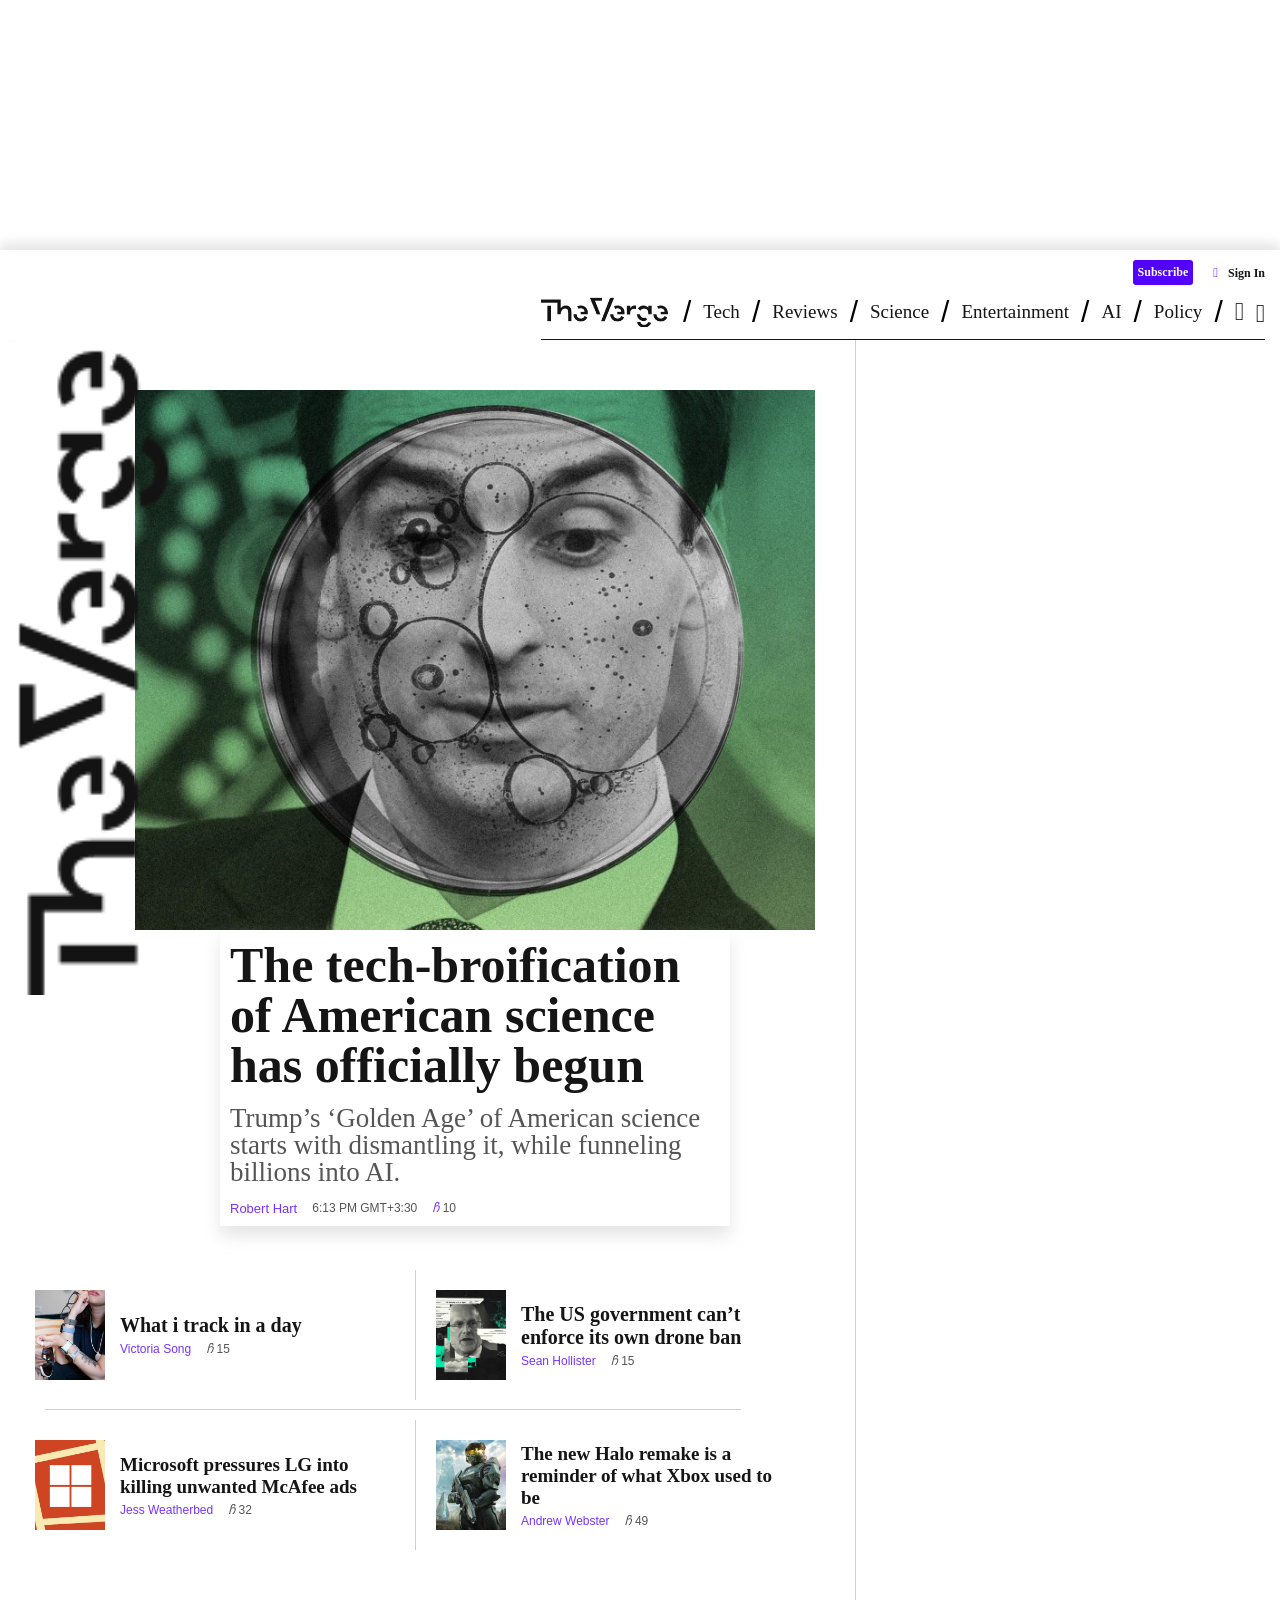
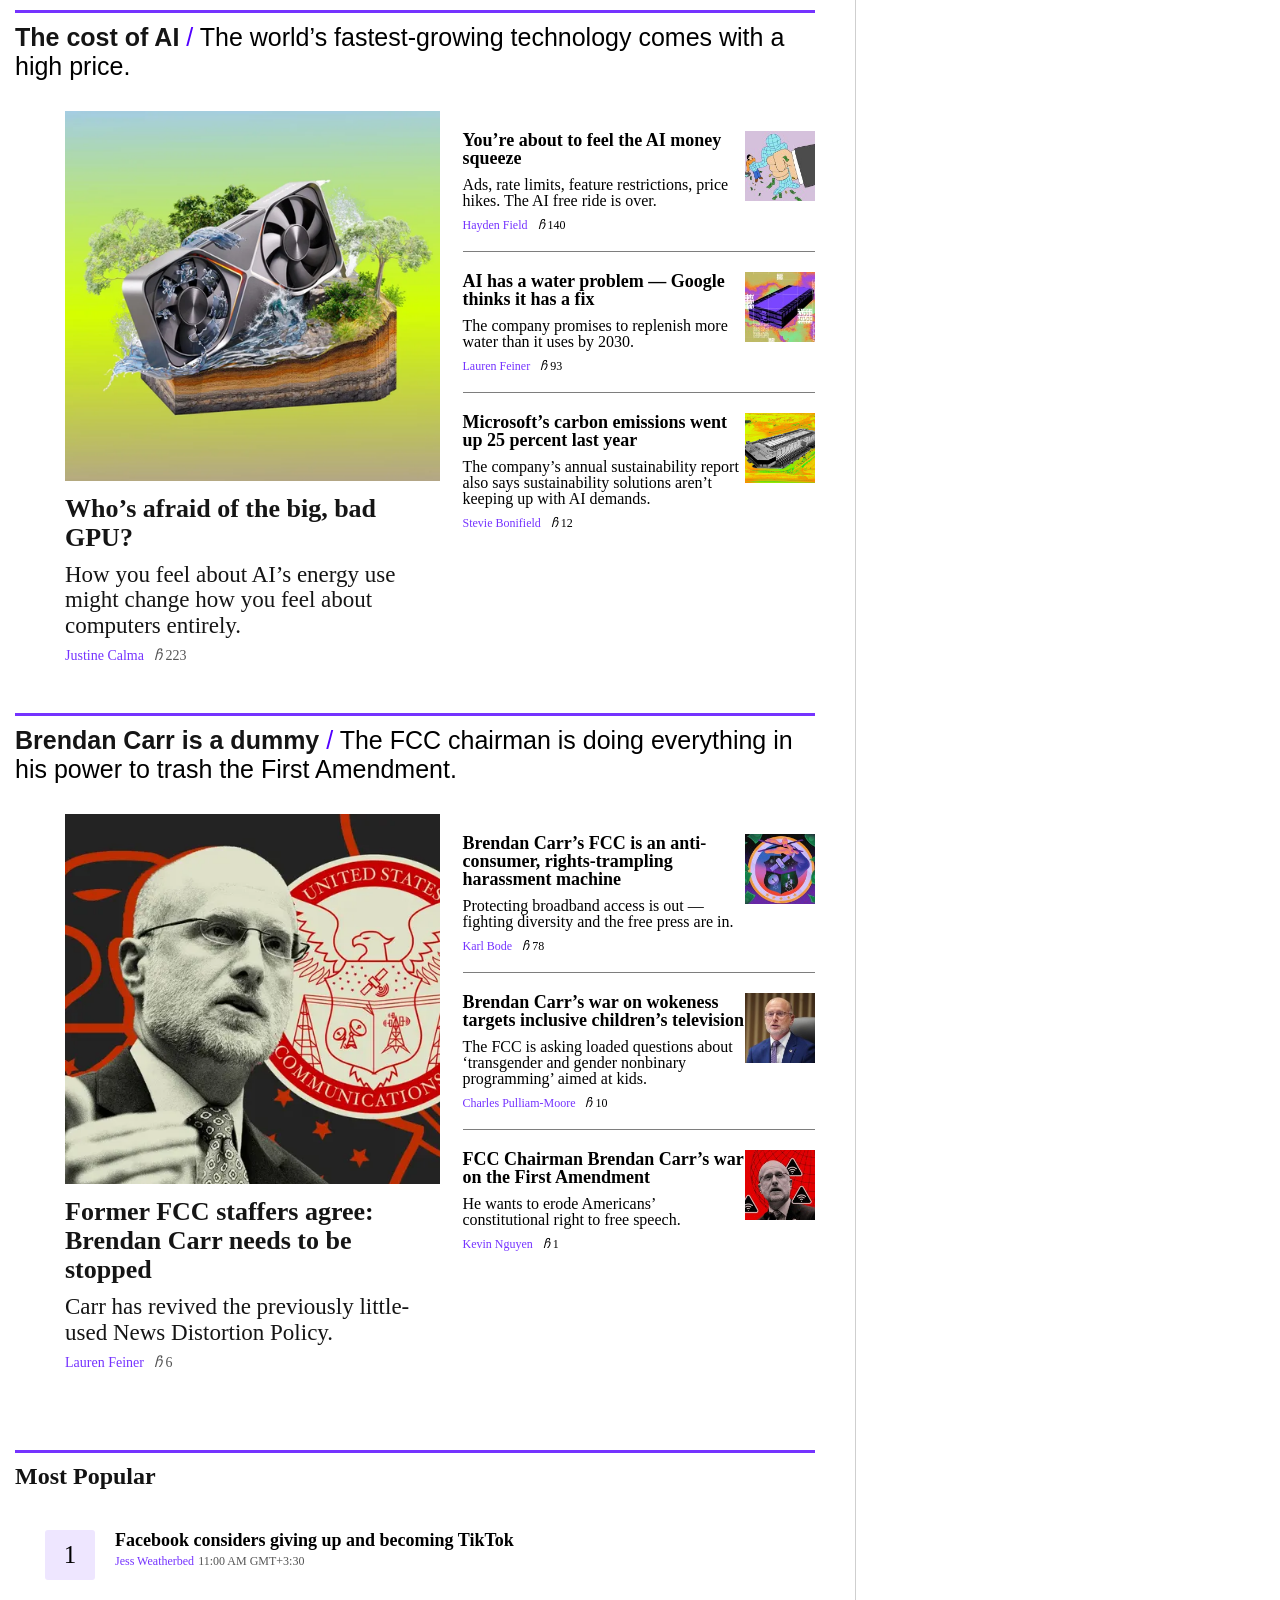
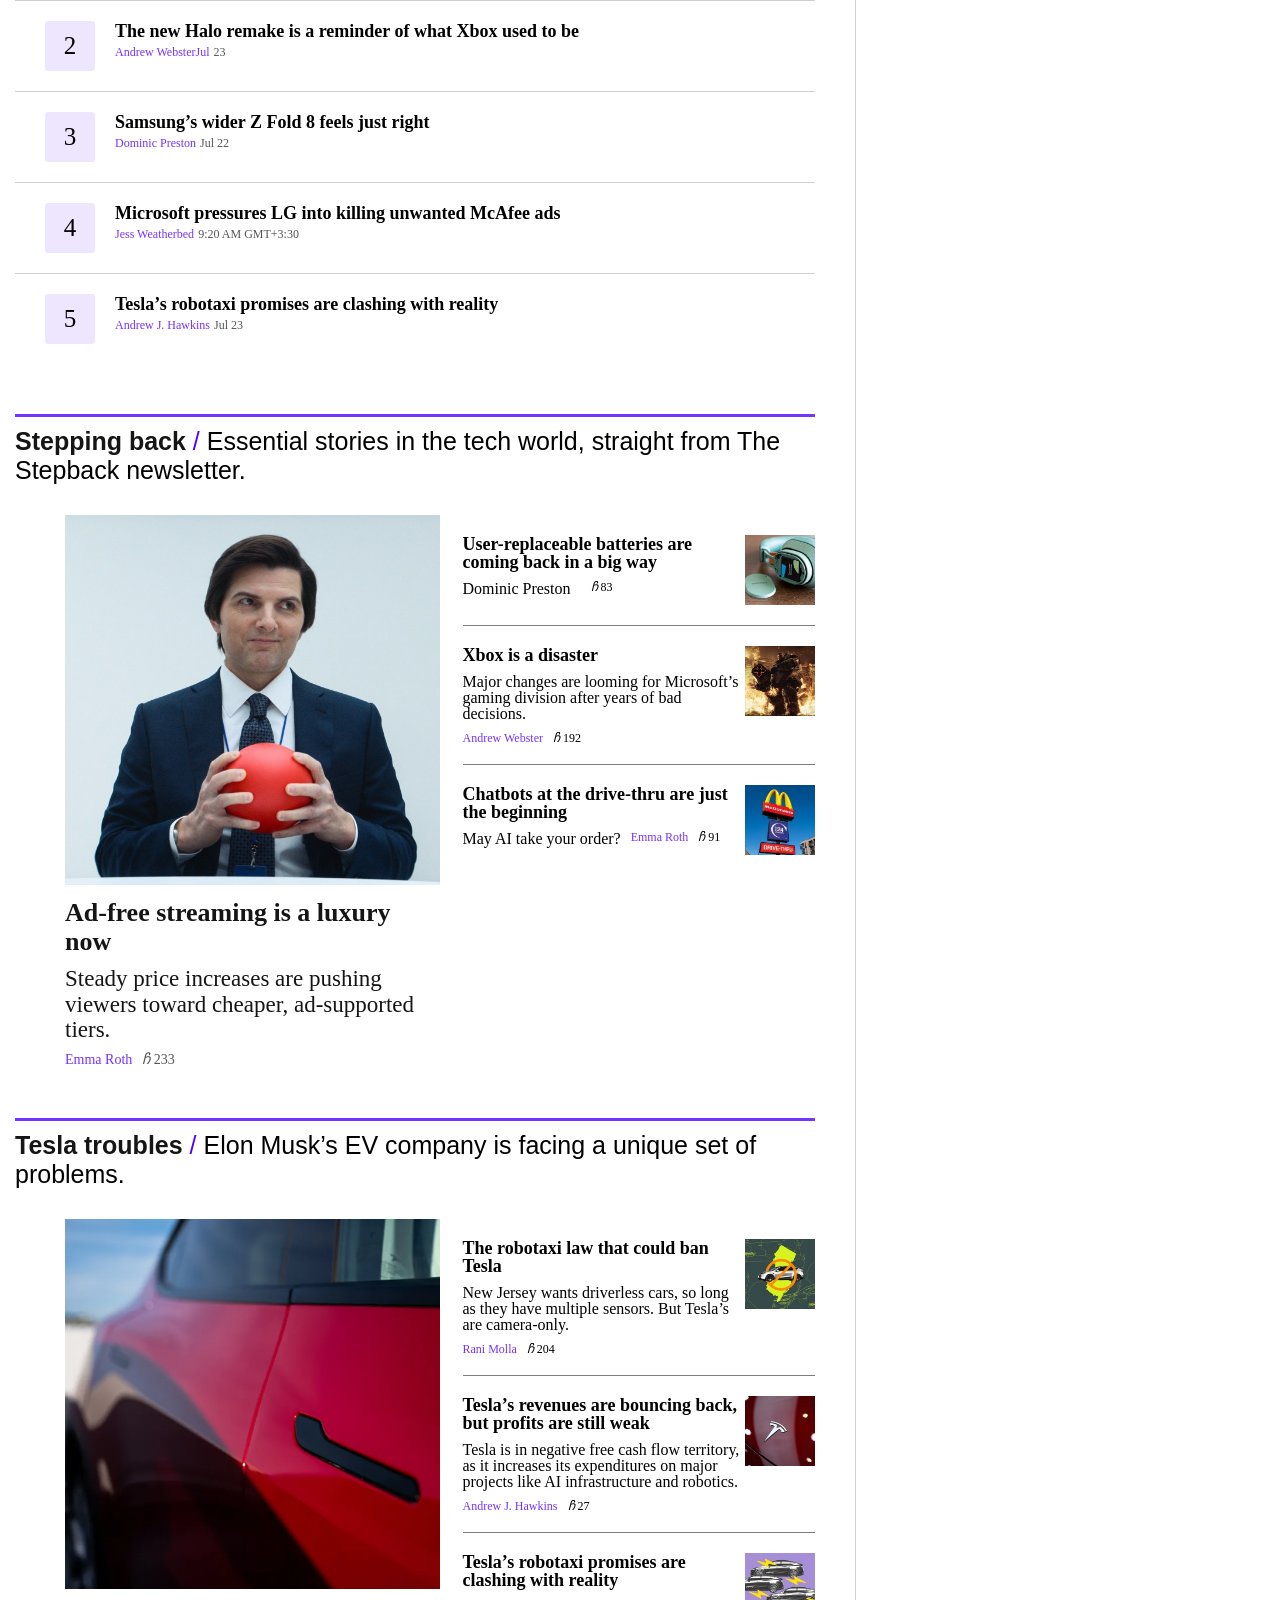
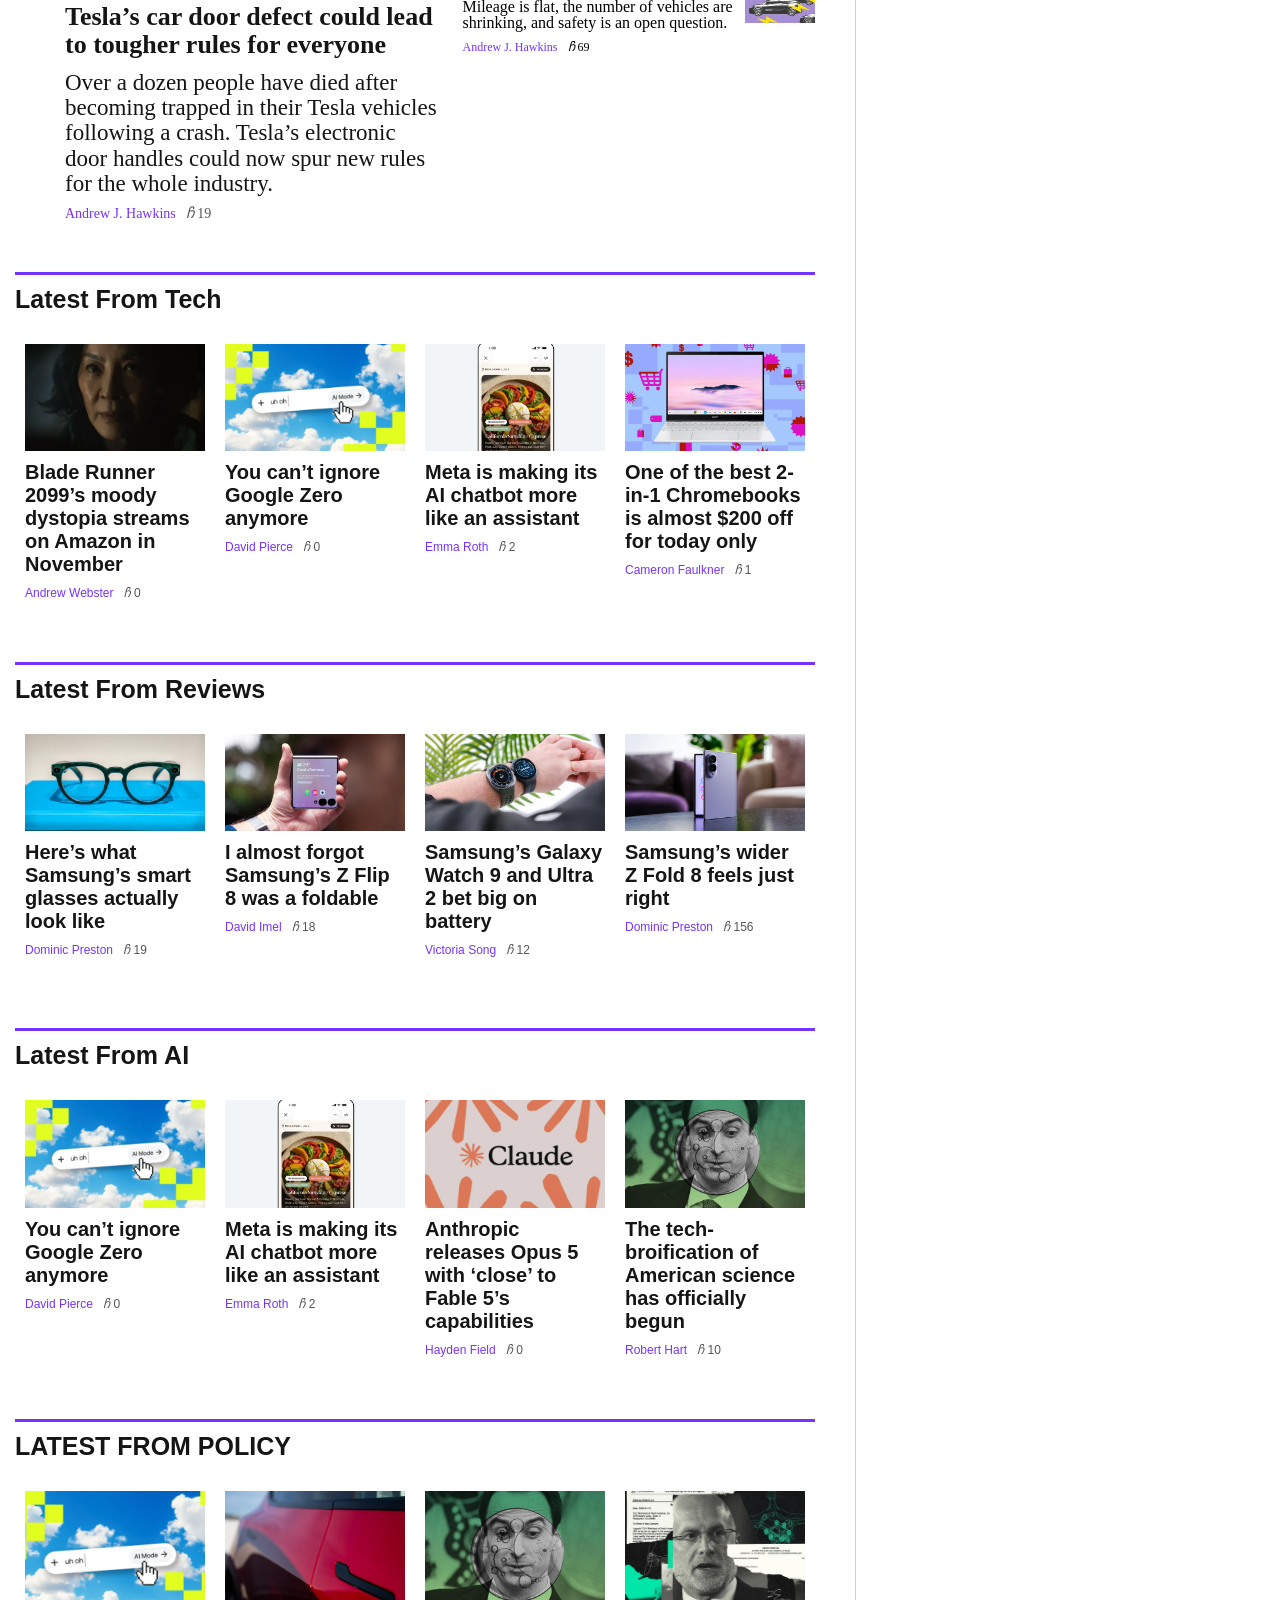
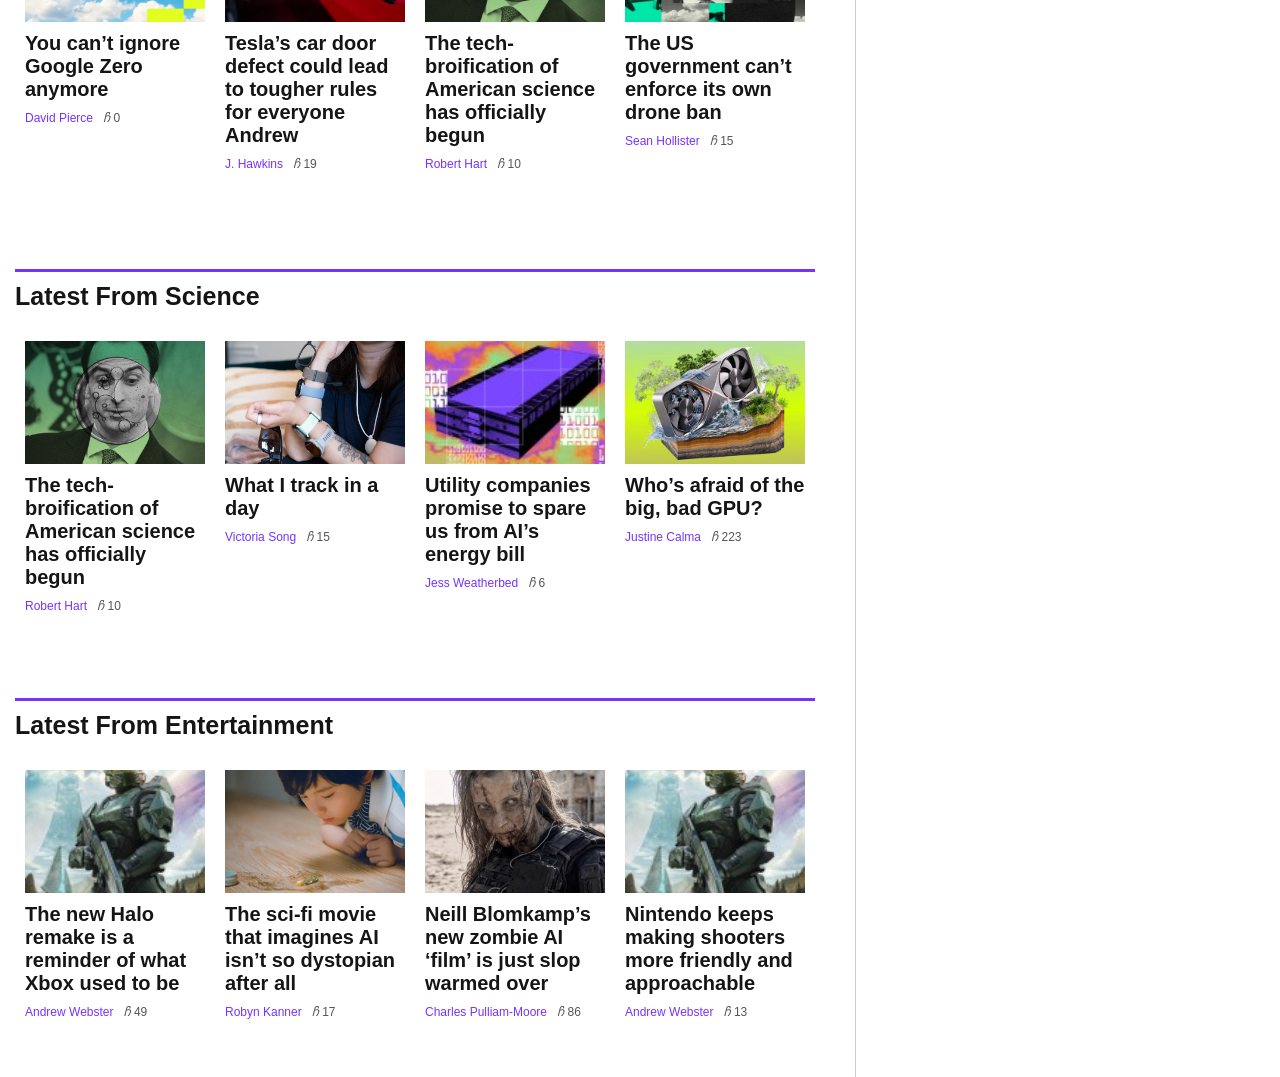
==== index.html @ 041d365e "Add files via upload Initial project setup with header and main content" ====
<!DOCTYPE html>
<html lang="en">

<head>
    <meta charset="UTF-8">
    <meta name="viewport" content="width=device-width, initial-scale=1.0">
    <title>The Verge</title>

    <link rel="stylesheet" href="assets/StyleSheet/public.css">
    <link rel="stylesheet" href="assets/StyleSheet/master.css">
    <link rel="stylesheet" href="assets/Font/FontMain/style.css">
</head>

<body>

    <!--==================#1 HEADER HTML ==================-->
    <!--===================================================-->

    <header>

        <!--==================#1-1 SUB HTML ==================-->
        <div>
            <a href="">subscribe</a>
            <a href=""><i class="icon"></i> sign in</a>
        </div>

        <!--==================#1-2 MENU HTML ==================-->
        <div>
            <nav>
                <ul>
                    <li>
                        <a href="">
                            <figure><img src="assets/Images/logo.png" alt=""></figure>
                        </a>
                    </li>
                    <li>/</li>
                    <li>
                        <a href="">tech</a>
                    </li>
                    <li>/</li>
                    <li>
                        <a href="">reviews</a>
                    </li>
                    <li>/</li>
                    <li>
                        <a href="">science</a>
                    </li>
                    <li>/</li>
                    <li>
                        <a href="">entertainment</a>
                    </li>
                    <li>/</li>
                    <li>
                        <a href="">AI</a>
                    </li>
                    <li>/</li>
                    <li>
                        <a href="">policy</a>
                    </li>
                    <li>/</li>
                    <li>
                        <a href=""><i class="icon"></i></a>
                    </li>
                    <li>
                        <a href=""><i class="icon"></i></a>
                    </li>
                </ul>
            </nav>
        </div>


    </header>

    <!--==================#2 MAIN Content HTML ==================-->
    <!--========================================================-->
    <main>

        <!--==================#2-1 HERO HTML ==================-->
        <section>

            <figure>
                <a href="">
                    <img src="assets/Images/hero.jpeg" alt="">
                    <figcaption>
                        <h1>The tech-broification of American science has officially begun</h1>
                        <span>Trump’s ‘Golden Age’ of American science starts with dismantling it,
                            while funneling billions into AI.</span>
                        <span>robert hart</span>
                        <span>6:13 PM GMT+3:30</span>
                        <span><i class="icon"></i> 10</span>
                    </figcaption>
                </a>
            </figure>
            <figure>
                <img src="assets/Images/logo.png" alt="">
            </figure>

            <a href="">
                <img src="assets/Images/what i track.jpeg" alt="">
                <div>
                    <h6>What i track in a day</h6>
                    <span>victoria song</span>
                    <span><i class="icon"></i> 15</span>
                </div>
            </a>
            <a href="">
                <img src="assets/Images/the us.jpeg" alt="">
                <div>
                    <h6>The US government can’t enforce its own drone ban</h6>
                    <span>Sean Hollister</span>
                    <span><i class="icon"></i> 15</span>
                </div>
            </a>
            <a href="">
                <img src="assets/Images/microsft1.jpeg" alt="">

                <div>
                    <h6>Microsoft pressures LG into killing unwanted McAfee ads</h6>
                    <span>Jess Weatherbed</span>
                    <span><i class="icon"></i> 32</span>
                </div>
            </a>
            <a href="">
                <img src="assets/Images/halo.jpeg" alt="">
                <div>
                    <h6>The new Halo remake is a reminder of what Xbox used to be</h6>
                    <span>Andrew Webster</span>
                    <span><i class="icon"></i> 49</span>
                </div>
            </a>

            <div></div>

        </section>

        <!--==================#2-2 The cost HTML ==================-->
        <section>
            <h3>
                <span>The cost of AI</span>
                <span>/</span>
                The world’s fastest-growing technology comes with a high price.
            </h3>
            <div>
                <figure>
                    <a href="">
                        <img src="assets/Images/who's afraid.png" alt="">
                        <figcaption>
                            <h6>Who’s afraid of the big, bad GPU?</h6>
                            <p>How you feel about AI’s energy use might change how you feel about computers entirely.
                            </p>
                            <span>Justine Calma</span>
                            <span><i class="icon"></i> 223</span>
                        </figcaption>
                    </a>
                </figure>
                <div>
                    <div>
                        <a href="">
                            <span>You’re about to feel the AI money squeeze</span>
                            <span>Ads, rate limits, feature restrictions, price hikes. The AI free ride is over.</span>
                            <span>Hayden Field</span>
                            <span><i class="icon"></i> 140</span>
                        </a>
                        <img src="assets/Images/your about.jpeg" alt="">
                    </div>
                    <div>
                        <a href="">
                            <span>AI has a water problem — Google thinks it has a fix</span>
                            <span>The company promises to replenish more water than it uses by 2030.</span>
                            <span>Lauren Feiner</span>
                            <span><i class="icon"></i> 93</span>
                        </a>
                        <img src="assets/Images/AI has.jpeg" alt="">
                    </div>
                    <div>
                        <a href="">
                            <span>Microsoft’s carbon emissions went up 25 percent last year</span>
                            <span>The company’s annual sustainability report also says sustainability solutions aren’t
                                keeping up with AI demands.</span>
                            <span>Stevie Bonifield</span>
                            <span><i class="icon"></i> 12</span>
                        </a>
                        <img src="assets/Images/microsft carbon.jpeg" alt="">
                    </div>
                </div>
            </div>
        </section>

        <!--==================#2-3 BRENDON HTML ==================-->
        <section>
            <h3>
                <span>Brendan Carr is a dummy</span>
                <span>/</span>
                The FCC chairman is doing everything in his power to trash the First Amendment.
            </h3>
            <div>
                <figure>
                    <a href="">
                        <img src="assets/Images/brendon carr.webp" alt="">
                        <figcaption>
                            <h6>Former FCC staffers agree: Brendan Carr needs to be stopped</h6>
                            <p>Carr has revived the previously little-used News Distortion Policy.</p>
                            <span>Lauren Feiner</span>
                            <span><i class="icon"></i> 6</span>
                        </figcaption>
                    </a>
                </figure>
                <div>
                    <div>
                        <a href="">
                            <span>Brendan Carr’s FCC is an anti-consumer, rights-trampling harassment machine</span>
                            <span>Protecting broadband access is out — fighting diversity and the free press are
                                in.</span>
                            <span>Karl Bode</span>
                            <span><i class="icon"></i> 78</span>
                        </a>
                        <img src="assets/Images/brendon carr fcc is an.jpeg" alt="">
                    </div>
                    <div>
                        <a href="">
                            <span>Brendan Carr’s war on wokeness targets inclusive children’s television</span>
                            <span>The FCC is asking loaded questions about ‘transgender and gender nonbinary
                                programming’ aimed at kids.</span>
                            <span>Charles Pulliam-Moore</span>
                            <span><i class="icon"></i> 10</span>
                        </a>
                        <img src="assets/Images/brendon carr war on.jpeg" alt="">
                    </div>
                    <div>
                        <a href="">
                            <span>FCC Chairman Brendan Carr’s war on the First Amendment</span>
                            <span>He wants to erode Americans’ constitutional right to free speech.</span>
                            <span>Kevin Nguyen</span>
                            <span><i class="icon"></i> 1</span>
                        </a>
                        <img src="assets/Images/fcc chairman.jpeg" alt="">
                    </div>
                </div>
            </div>
        </section>

        <!--==================#2-4 MOST POPULAR HTML ==================-->
        <section>
            <h3>most popular</h3>
            <a href="">
                <span>1</span>
                <div>
                    <p>Facebook considers giving up and becoming TikTok</p>
                    <span>Jess Weatherbed</span>
                    <span>11:00 AM GMT+3:30</span>
                </div>
            </a>
            <a href="">
                <span>2</span>
                <div>
                    <p>The new Halo remake is a reminder of what Xbox used to be</p>
                    <span>Andrew WebsterJul</span>
                    <span>23</span>
                </div>
            </a>
            <a href="">
                <span>3</span>
                <div>
                    <p>Samsung’s wider Z Fold 8 feels just right</p>
                    <span>Dominic Preston</span>
                    <span>Jul 22</span>
                </div>
            </a>
            <a href="">
                <span>4</span>
                <div>
                    <p>Microsoft pressures LG into killing unwanted McAfee ads</p>
                    <span>Jess Weatherbed</span>
                    <span>9:20 AM GMT+3:30</span>
                </div>
            </a>
            <a href="">
                <span>5</span>
                <div>
                    <p>Tesla’s robotaxi promises are clashing with reality
                    </p>
                    <span>Andrew J. Hawkins</span>
                    <span>Jul 23</span>
                </div>
            </a>
        </section>

        <!--==================#2-5 STEPPING BACK HTML ==================-->
        <section>
            <h3>
                <span>Stepping back</span>
                <span>/</span>
                Essential stories in the tech world, straight from The Stepback newsletter.
            </h3>
            <div>
                <figure>
                    <a href=""><img src="assets/Images/stepping back.jpeg" alt="">
                        <figcaption>
                            <h6>Ad-free streaming is a luxury now</h6>
                            <p>Steady price increases are pushing viewers toward cheaper, ad-supported tiers.</p>
                            <span>Emma Roth</span>
                            <span><i class="icon"></i> 233</span>
                        </figcaption>
                    </a>
                </figure>
                <div>
                    <div>
                        <a href="">
                            <span>User-replaceable batteries are coming back in a big way</span>
                            <span>Dominic Preston</span>
                            <span></span>
                            <span><i class="icon"></i> 83</span>
                        </a>
                        <img src="assets/Images/user replaceable.jpeg" alt="">
                    </div>
                    <div>
                        <a href="">
                            <span>Xbox is a disaster</span>
                            <span>Major changes are looming for Microsoft’s gaming division after years of bad
                                decisions.</span>
                            <span>Andrew Webster</span>
                            <span><i class="icon"></i> 192</span>
                        </a>
                        <img src="assets/Images/xbox.jpeg" alt="">
                    </div>
                    <div>
                        <a href="">
                            <span>Chatbots at the drive-thru are just the beginning</span>
                            <span>May AI take your order?</span>
                            <span>Emma Roth</span>
                            <span><i class="icon"></i> 91</span>
                        </a>
                        <img src="assets/Images/mcdonalds.jpeg" alt="">
                    </div>
                </div>
            </div>
        </section>
        <!--==================#2-6 TESLA BACK HTML ==================-->
        <section>
            <h3>
                <span>Tesla troubles</span>
                <span>/</span>
                Elon Musk’s EV company is facing a unique set of problems.
            </h3>
            <div>
                <figure>
                    <a href="">
                        <img src="assets/Images/tesla trouble.png" alt="">
                        <figcaption>
                            <h6>Tesla’s car door defect could lead to tougher rules for everyone</h6>
                            <p>Over a dozen people have died after becoming trapped in their Tesla vehicles following a
                                crash. Tesla’s electronic door handles could now spur new rules for the whole industry.
                            </p>
                            <span>Andrew J. Hawkins</span>
                            <span><i class="icon"></i> 19</span>
                        </figcaption>
                    </a>
                </figure>
                <div>
                    <div>
                        <a href="">
                            <span>The robotaxi law that could ban Tesla</span>
                            <span>New Jersey wants driverless cars, so long as they have multiple sensors. But Tesla’s
                                are camera-only.</span>
                            <span>Rani Molla</span>
                            <span><i class="icon"></i> 204</span>
                        </a>
                        <img src="assets/Images/the robotaxi.jpeg" alt="">
                    </div>
                    <div>
                        <a href="">
                            <span>Tesla’s revenues are bouncing back, but profits are still weak</span>
                            <span>Tesla is in negative free cash flow territory, as it increases its expenditures on
                                major projects like AI infrastructure
                                and robotics.</span>
                            <span>Andrew J. Hawkins</span>
                            <span><i class="icon"></i> 27</span>
                        </a>
                        <img src="assets/Images/tesla revenues.jpeg" alt="">
                    </div>
                    <div>
                        <a href="">
                            <span>Tesla’s robotaxi promises are clashing with reality</span>
                            <span>Mileage is flat, the number of vehicles are shrinking, and safety is an open
                                question.</span>
                            <span>Andrew J. Hawkins</span>
                            <span><i class="icon"></i> 69</span>
                        </a>
                        <img src="assets/Images/Tesla’s robotaxi.jpeg" alt="">
                    </div>
                </div>
            </div>
        </section>

        <!--==================#2-7 LF TECH HTML ==================-->
        <section>
            <h3>latest from tech</h3>
            <figure>
                <img src="assets/Images/Blade Runner.png" alt="">
                <figcaption>
                    <p>Blade Runner 2099’s moody dystopia streams on Amazon in November</p>
                    <span>Andrew Webster</span>
                    <span><i class="icon"></i> 0</span>
                </figcaption>
            </figure>


            <figure>
                <img src="assets/Images/you can ignoe.png" alt="">
                <figcaption>
                    <p>You can’t ignore Google Zero anymore</p>
                    <span>David Pierce</span>
                    <span><i class="icon"></i> 0</span>
                </figcaption>
            </figure>
            <figure>
                <img src="assets/Images/meta.jpeg" alt="">
                <figcaption>
                    <p>Meta is making its AI chatbot more like an assistant</p>
                    <span>Emma Roth</span>
                    <span><i class="icon"></i> 2</span>
                </figcaption>
            </figure>


            <figure>
                <img src="assets/Images/one of the best.jpeg" alt="">
                <figcaption>
                    <p>One of the best 2-in-1 Chromebooks is almost $200 off for today only</p>
                    <span>Cameron Faulkner</span>
                    <span><i class="icon"></i> 1</span>
                </figcaption>
            </figure>
        </section>

        <!--==================#2-8 LF REVIEWS HTML ==================-->
        <section>
            <h3>Latest from Reviews</h3>
            <figure>
                <img src="assets/Images/here's what samsung.jpeg" alt="">
                <figcaption>
                    <p>Here’s what Samsung’s smart glasses actually look like</p>
                    <span>Dominic Preston</span>
                    <span><i class="icon"></i> 19</span>
                </figcaption>
            </figure>
            <figure>
                <img src="assets/Images/i almost.webp" alt="">
                <figcaption>
                    <p>I almost forgot Samsung’s Z Flip 8 was a foldable</p>
                    <span>David Imel</span>
                    <span><i class="icon"></i> 18</span>
                </figcaption>
            </figure>
            <figure>
                <img src="assets/Images/Samsung-Galaxy-Watch-Ultra2-and-Watch9-2.webp" alt="">
                <figcaption>
                    <p>Samsung’s Galaxy Watch 9 and Ultra 2 bet big on battery</p>
                    <span>Victoria Song</span>
                    <span><i class="icon"></i> 12</span>
                </figcaption>
            </figure>
            <figure>
                <img src="assets/Images/Samsung wider Z-Fold8-4.webp" alt="">
                <figcaption>
                    <p>Samsung’s wider Z Fold 8 feels just right</p>
                    <span>Dominic Preston</span>
                    <span><i class="icon"></i> 156</span>
                </figcaption>
            </figure>
        </section>

        <!--==================#2-9 LF AI HTML ==================-->
        <section>
            <h3>Latest from AI</h3>
            <figure>
                <img src="assets/Images/you can ignoe.png" alt="">
                <figcaption>
                    <p>You can’t ignore Google Zero anymore</p>
                    <span>David Pierce</span>
                    <span><i class="icon"></i> 0</span>
                </figcaption>
            </figure>
            <figure>
                <img src="assets/Images/meta.jpeg" alt="">
                <figcaption>
                    <p>Meta is making its AI chatbot more like an assistant</p>
                    <span>Emma Roth</span>
                    <span><i class="icon"></i> 2</span>
                </figcaption>
            </figure>
            <figure>
                <img src="assets/Images/claude 2.png" alt="">
                <figcaption>
                    <p>Anthropic releases Opus 5 with ‘close’ to Fable 5’s capabilities</p>
                    <span>Hayden Field</span>
                    <span><i class="icon"></i> 0</span>
                </figcaption>
            </figure>
            <figure>
                <img src="assets/Images/thetech broification.jpeg" alt="">
                <figcaption>
                    <p>The tech-broification of American science has officially begun</p>
                    <span>Robert Hart</span>
                    <span><i class="icon"></i> 10</span>
                </figcaption>
            </figure>
        </section>

        <!--==================#2-10 LF POLICY HTML ==================-->
        <section>
            <h3>LATEST FROM POLICY</h3>
            <figure>
                <img src="assets/Images/you can ignoe.png" alt="">
                <figcaption>
                    <p>You can’t ignore Google Zero anymore</p>
                    <span>David Pierce</span>
                    <span><i class="icon"></i> 0</span>
                </figcaption>
            </figure>
            <figure>
                <img src="assets/Images/tesla trouble.png" alt="">
                <figcaption>
                    <p>Tesla’s car door defect could lead to tougher rules for everyone
                        Andrew </p>
                    <span>J. Hawkins</span>
                    <span><i class="icon"></i> 19</span>
                </figcaption>
            </figure>
            <figure>
                <img src="assets/Images/thetech broification.jpeg" alt="">
                <figcaption>
                    <p>The tech-broification of American science has officially begun</p>
                    <span>Robert Hart</span>
                    <span><i class="icon"></i> 10</span>
                </figcaption>
            </figure>
            <figure>
                <img src="assets/Images/the us.jpeg" alt="">
                <figcaption>
                    <p>The US government can’t enforce its own drone ban</p>
                    <span>Sean Hollister</span>
                    <span><i class="icon"></i> 15</span>
                </figcaption>
            </figure>
        </section>

        <!--==================#2-11 LF SCIENCE HTML ==================-->
        <section>
            <h3>latest from science</h3>
            <figure>
                <img src="assets/Images/thetech broification.jpeg" alt="">
                <figcaption>
                    <p>The tech-broification of American science has officially begun</p>
                    <span>Robert Hart</span>
                    <span><i class="icon"></i> 10</span>
                </figcaption>
            </figure>
            <figure>
                <img src="assets/Images/what i track.jpeg" alt="">
                <figcaption>
                    <p>What I track in a day</p>
                    <span>Victoria Song</span>
                    <span><i class="icon"></i> 15</span>
                </figcaption>
            </figure>
            <figure>
                <img src="assets/Images/AI has.jpeg" alt="">
                <figcaption>
                    <p>Utility companies promise to spare us from AI’s energy bill</p>
                    <span>Jess Weatherbed</span>
                    <span><i class="icon"></i> 6</span>
                </figcaption>
            </figure>
            <figure>
                <img src="assets/Images/who's afraid.png" alt="">
                <figcaption>
                    <p>Who’s afraid of the big, bad GPU?</p>
                    <span>Justine Calma</span>
                    <span><i class="icon"></i> 223</span>
                </figcaption>
            </figure>

        </section>

        <!--==================#2-12 LF ENTERTAINMENT HTML ==================-->
        <section>
            <h3>latest from entertainment</h3>
            <figure>
                <img src="assets/Images/halo.jpeg" alt="">
                <figcaption>
                    <p>The new Halo remake is a reminder of what Xbox used to be</p>
                    <span>Andrew Webster</span>
                    <span><i class="icon"></i> 49</span>
                </figcaption>
            </figure>
            <figure>
                <img src="assets/Images/the sci fi.png" alt="">
                <figcaption>
                    <p>The sci-fi movie that imagines AI isn’t so dystopian after all</p>
                    <span>Robyn Kanner</span>
                    <span><i class="icon"></i> 17</span>
                </figcaption>
            </figure>
            <figure>
                <img src="assets/Images/neil.png" alt="">
                <figcaption>
                    <p>Neill Blomkamp’s new zombie AI ‘film’ is just slop warmed over</p>
                    <span>Charles Pulliam-Moore</span>
                    <span><i class="icon"></i> 86</span>
                </figcaption>
            </figure>
            <figure>
                <img src="assets/Images/halo.jpeg" alt="">
                <figcaption>
                    <p>Nintendo keeps making shooters more friendly and approachable</p>
                    <span>Andrew Webster</span>
                    <span><i class="icon"></i> 13</span>
                </figcaption>
            </figure>
        </section>


    </main>
    <!--==================#3 LATEST HTML ==================-->
    <aside></aside>
</body>

</html>
---- assets/StyleSheet/public.css ----
*,
*::after,
*::before {
    margin: 0;
    padding: 0;
    box-sizing: border-box;
}

body {
    font-size: 100%;
    font-family: Arial, "Helvetica Neue", Helvetica, sans-serif;
}

a {
    text-decoration: none;
    color: inherit;

    &:visited {
        color: inherit;
    }
}

li {
    list-style-type: none;
}

.row {
    width: 100%;
    display: flex;
    flex-wrap: wrap;
}
---- assets/StyleSheet/master.css ----
:root {
    --textblack: #151515;
    --textlight: #555555;
    --textlight2: #7e7e7e;
    --textpurple: #7533ff;
    --bggreen: #3cffd0;
    --bgblue: #5200ff;
    /* --:; */
    /* --:; */
    /* --:; */
}

@font-face {
    font-family: anton;
    src: url(../Font/Anton/Anton-Regular.ttf);
}

@font-face {
    font-family: cormorant;
    src: url(../Font/Cormorant_Garamond/CormorantGaramond-VariableFont_wght.ttf);
}

@font-face {
    font-family: ibm;
    src: url(../Font/IBM_Plex_Mono/IBMPlexMono-Thin.ttf);
}

@font-face {
    font-family: manrope;
    src: url(../Font/Manrope/Manrope-VariableFont_wght.ttf);
}

body {
    /* background-color: #f6f6f6; */
    justify-content: center;
    display: flex;
    flex-wrap: wrap;
}

/*==================# HEADER STYLE ==================*/
/*===================================================*/
header {
    width: 100%;
    margin: 250px 0 0;
    background-color: white;
    box-shadow: 0 -7px 10px  #dbdbdbb4;
    display: flex;
    flex-wrap: wrap;
    justify-content: center;
    align-content: start;
    text-transform: capitalize;


    >div {
        max-width: 1250px;
        display: flex;
        align-items: center;
        justify-content: end;
        width: 100%;

        /*==================#1-1 SUB STYLE ==================*/
        &:first-of-type {
            column-gap: 20px;
            padding: 10px 0;

            >a {
                font-size: 12px;
                font-family: manrope;
                font-weight: 600;
                transition: 0.4s;

                &:first-of-type {
                    background-color: var(--bgblue);
                    color: white;
                    padding: 5px;
                    border-radius: 3px;

                    &:hover {
                        background-color: #636363;
                    }
                }

                &:last-of-type {
                    color: var(--textblack);

                    >i {
                        color: var(--bgblue);
                        font-size: 13px;
                        margin-right: 7px;
                        text-decoration: none;
                    }

                    &:hover {
                        text-decoration: underline;
                    }
                }
            }
        }

        /*==================#1-2 MENU STYLE ==================*/
        &:nth-of-type(2) {

            >nav {
                >ul {
                    display: flex;
                    align-items: center;
                    column-gap: 12px;
                    padding-bottom: 10px;
                    border-bottom: 1px solid var(--textblack);

                    >li {

                        >a {
                            font-size: 19px;
                            color: var(--textblack);
                            font-family: manrope;
                            font-weight: 300;
                            transition: 0.4s;

                            figure {
                                width: 130px;
                                height: 30px;

                                >img {
                                    width: 100%;
                                    height: 100%;
                                    object-fit: cover;
                                }
                            }
                        }

                        &:nth-of-type(even) {
                            font-size: 30px;
                        }

                        &:nth-of-type(15) {
                            >a {
                                font-size: 25px;
                            }
                        }

                        &:last-of-type {
                            >a {
                                padding-right: 0;
                                font-size: 25px;
                            }
                        }

                        &:hover {
                            >a {
                                color: var(--textlight2);
                            }
                        }
                    }
                }
            }
        }
    }
}

/*==================# MAIN CONTENT STYLE ==================*/
/*=========================================================*/
main {
    max-width: 840px;
    width: 66.403%;
    min-height: 600vh;
    padding-top: 50px;
    background-color: white;
    display: flex;
    flex-wrap: wrap;
    align-content: start;
    justify-content: center;
    position: relative;


    >section {
        display: flex;
        margin-right: 40px;
        width: 100%;

        /*==================#2-1 HERO STYLE ==================*/
        &:first-of-type {
            flex-wrap: wrap;
            align-content: start;
            justify-content: end;
            position: relative;

            >figure {

                &:first-of-type {
                    width: 680px;
                    height: 540px;
                    position: relative;
                    margin-bottom: 330px;

                    a {
                        >img {
                            width: 100%;
                            height: 100%;
                            object-fit: cover;
                        }

                        >figcaption {
                            position: absolute;
                            display: flex;
                            flex-wrap: wrap;
                            padding: 10px;
                            width: 510px;
                            left: 50%;
                            top: 100%;
                            transform: translate(-50%, 0);
                            box-shadow: 0 10px 15px #dbdbdbb4;
                            gap: 15px 15px;

                            >h1 {
                                width: 100%;
                                font-size: 50px;
                                color: var(--textblack);
                                font-weight: 900;
                                font-family: anton;
                                line-height: 1;
                            }

                            >span {
                                color: var(--textlight);
                                font-size: 12px;

                                >i {
                                    color: var(--textpurple);
                                }

                                &:first-of-type {
                                    width: 100%;
                                    font-family: marope;
                                    font-size: 27px;
                                    line-height: 1;
                                }

                                &:nth-of-type(2) {
                                    text-transform: capitalize;
                                    font-size: 13px;
                                    color: var(--textpurple);
                                }

                            }
                        }

                        &:hover {

                            >figcaption {

                                >h1 {
                                    text-shadow: 10px 10px 0px #3cffd0;
                                }

                                >span {
                                    &:last-of-type {
                                        text-shadow: 0 5px 0 var(--bggreen);
                                    }
                                }
                            }
                        }
                    }

                }

                &:last-of-type {
                    position: absolute;
                    height: 160px;
                    width: 660px;
                    transform: rotate(-90deg);
                    top: 195px;
                    left: -254px;

                    >img {
                        width: 100%;
                        height: 100%;
                        object-fit: cover;
                    }
                }
            }

            >a {
                padding: 20px 20px;
                margin: 10px 0;
                display: flex;
                width: 50%;
                column-gap: 15px;
                justify-content: end;
                align-items: center;

                >img {
                    width: 70px;
                    height: 90px;
                    object-fit: cover;
                }

                >div {
                    height: 70px;
                    display: flex;
                    flex-wrap: wrap;
                    align-content: center;
                    gap: 5px 15px;

                    >h6 {
                        width: 100%;
                        color: var(--textblack);
                        font-size: 20px;
                        font-family: manrope;
                        font-weight: 900;
                    }

                    >span {
                        font-size: 12px;

                        &:first-of-type {
                            color: var(--textpurple);
                            text-transform: capitalize;
                        }

                        &:last-of-type {
                            color: var(--textlight);
                        }
                    }
                }

                &:nth-of-type(2) {
                    border-left: 1px solid rgb(207, 207, 207);
                }

                &:nth-of-type(3) {

                    >div {
                        >h6 {
                            font-size: 19px;
                        }
                    }

                }

                &:nth-of-type(4) {
                    border-left: 1px solid rgb(207, 207, 207);

                    >div {
                        >h6 {
                            font-size: 19px;
                        }
                    }
                }

                &:hover {
                    >div {
                        >h6 {
                            text-decoration: underline;
                            text-decoration-color: var(--bgblue);
                        }
                    }
                }

            }

            >div {
                position: absolute;
                width: 87%;
                height: 1px;
                bottom: 150px;
                left: 30px;
                background-color: rgb(207, 207, 207);
            }
        }

        /*==================#2-2,3 THE REPEATING SECTIONS 1 STYLE ==================*/
        &:nth-of-type(2),
        &:nth-of-type(3),
        &:nth-of-type(5),
        &:nth-of-type(6) {
            border-top: 3px solid var(--textpurple);
            margin-top: 50px;
            padding-top: 10px;
            flex-wrap: wrap;
            row-gap: 30px;

            >* {
                width: 100%;
            }

            >h3 {
                font-size: 25px;
                font-weight: 300;

                >span {
                    &:first-of-type {
                        color: var(--textblack);
                        font-weight: 700;
                    }

                    &:last-of-type {
                        color: var(--bgblue);
                    }
                }
            }

            >div {
                padding-left: 50px;
                display: flex;
                justify-content: space-between;


                >figure {
                    display: flex;
                    flex-wrap: wrap;
                    align-content: start;
                    width: 50%;

                    >a {
                        >img {
                            width: 100%;
                            height: 370px;
                            object-fit: cover;
                        }

                        >figcaption {
                            display: flex;
                            flex-wrap: wrap;
                            align-content: start;
                            gap: 10px;
                            font-family: manrope;
                            line-height: 1.1;

                            >h6 {
                                width: 100%;
                                font-size: 26px;
                                font-weight: 700;
                                color: var(--textblack);
                                margin-top: 10px;
                            }

                            >p {
                                width: 100%;
                                font-size: 23px;
                                font-weight: 300;
                                color: var(--textblack);
                            }

                            >span {
                                font-size: 14px;

                                &:first-of-type {
                                    color: var(--textpurple);
                                }

                                &:last-of-type {
                                    color: var(--textlight);
                                }
                            }
                        }

                    }

                    &:hover {
                        >a {



                            >figcaption {
                                >h6 {
                                    text-shadow: 5px 5px 0px #3cffd0;
                                }

                                >span {
                                    &:last-of-type {
                                        text-shadow: 0px 5px 0 var(--bggreen);
                                    }
                                }
                            }

                        }
                    }
                }

                >div {
                    width: 47%;
                    display: flex;
                    flex-wrap: wrap;
                    align-content: start;

                    >div {
                        display: flex;
                        justify-content: space-between;
                        padding: 20px 0;

                        >a {
                            display: flex;
                            flex-wrap: wrap;
                            align-content: start;
                            gap: 10px;
                            width: 80%;
                            transition: 0.4s;

                            >span {
                                font-family: manrope;
                                font-size: 12px;
                                line-height: 1;

                                &:first-of-type {
                                    font-size: 18px;
                                    font-weight: 900;
                                }

                                &:nth-of-type(2) {
                                    font-size: 16px;
                                    font-weight: 300;
                                }

                                &:nth-of-type(3) {
                                    color: var(--textpurple);
                                }
                            }

                            &:hover {

                                >span {
                                    &:first-of-type {
                                        text-decoration: underline;
                                        text-decoration-color: var(--bgblue);
                                    }

                                    &:last-of-type {
                                        text-shadow: 3px 3px 0 var(--bggreen);
                                    }
                                }
                            }
                        }

                        >img {
                            width: 70px;
                            height: 70px;
                            object-fit: cover;
                        }

                        &:nth-of-type(2) {
                            border-top: 1px solid var(--textlight2);
                            border-bottom: 1px solid var(--textlight2);
                        }
                    }
                }
            }

        }

        /*==================#2-4 MOST POPULAR STYLE ==================*/
        &:nth-of-type(4) {
            flex-wrap: wrap;
            align-content: start;
            border-top: 3px solid var(--textpurple);
            font-family: manrope;
            padding-top: 10px;
            margin-top: 80px;

            >h3 {
                text-transform: capitalize;
                font-size: 24px;
                color: #131313;
                font-weight: 700;
                margin-bottom: 20px;
            }

            >a {
                display: flex;
                width: 100%;
                gap: 20px;
                padding: 20px 30px;

                >span {
                    width: 50px;
                    display: flex;
                    justify-content: center;
                    align-items: center;
                    height: 50px;
                    border-radius: 3px;
                    background-color: #eee6ff;
                    font-size: 25px;
                }

                >div {

                    >p {
                        font-size: 18px;
                        font-weight: 900;
                        transition: 0.4s;
                    }

                    >span {
                        font-size: 12px;

                        &:first-of-type {
                            color: var(--textpurple);
                        }

                        &:last-of-type {
                            color: var(--textlight);
                        }
                    }
                }


                &:nth-of-type(2),
                &:nth-of-type(4) {
                    border-top: 1px solid rgb(207, 207, 207);
                    border-bottom: 1px solid rgb(207, 207, 207);
                }

                &:hover {
                    >div {

                        >p {
                            text-decoration: underline;
                            text-decoration-color: var(--textpurple);
                        }
                    }
                }
            }
        }

        /*==================#- THE REPEATING SECTIONS 2 STYLE ==================*/
        &:nth-of-type(7),
        &:nth-of-type(8),
        &:nth-of-type(9),
        &:nth-of-type(10),
        &:nth-of-type(11),
        &:nth-of-type(12) {
            border-top: 3px solid var(--textpurple);
            margin-top: 50px;
            padding-top: 10px;
            flex-wrap: wrap;
            align-content: start;
            row-gap: 30px;

            >h3 {
                width: 100%;
                font-size: 25px;
                color: var(--textblack);
                font-weight: 700;
                text-transform: capitalize;
            }

            >figure {
                width: 25%;
                display: flex;
                flex-wrap: wrap;
                align-content: start;
                padding: 0 10px;
                gap: 10px;
                cursor: pointer;

                >img {
                    width: 100%;
                    height: 40%;
                    object-fit: cover;
                }

                >figcaption {
                    display: flex;
                    flex-wrap: wrap;
                    gap: 10px;

                    >p {
                        font-size: 20px;
                        color: var(--textblack);
                        font-weight: 700;
                    }

                    >span {
                        font-size: 12px;

                        &:first-of-type {
                            color: var(--textpurple);
                        }

                        &:last-of-type {
                            color: var(--textlight);
                        }
                    }
                }
            }
        }

    }
}

/*==================#3 LATEST STYLE ==================*/
/*====================================================*/
aside {
    width: 33.597%;
    max-width: 410px;
    position: sticky;
    top: 5px;
    border-left: 1px solid rgb(207, 207, 207);
}
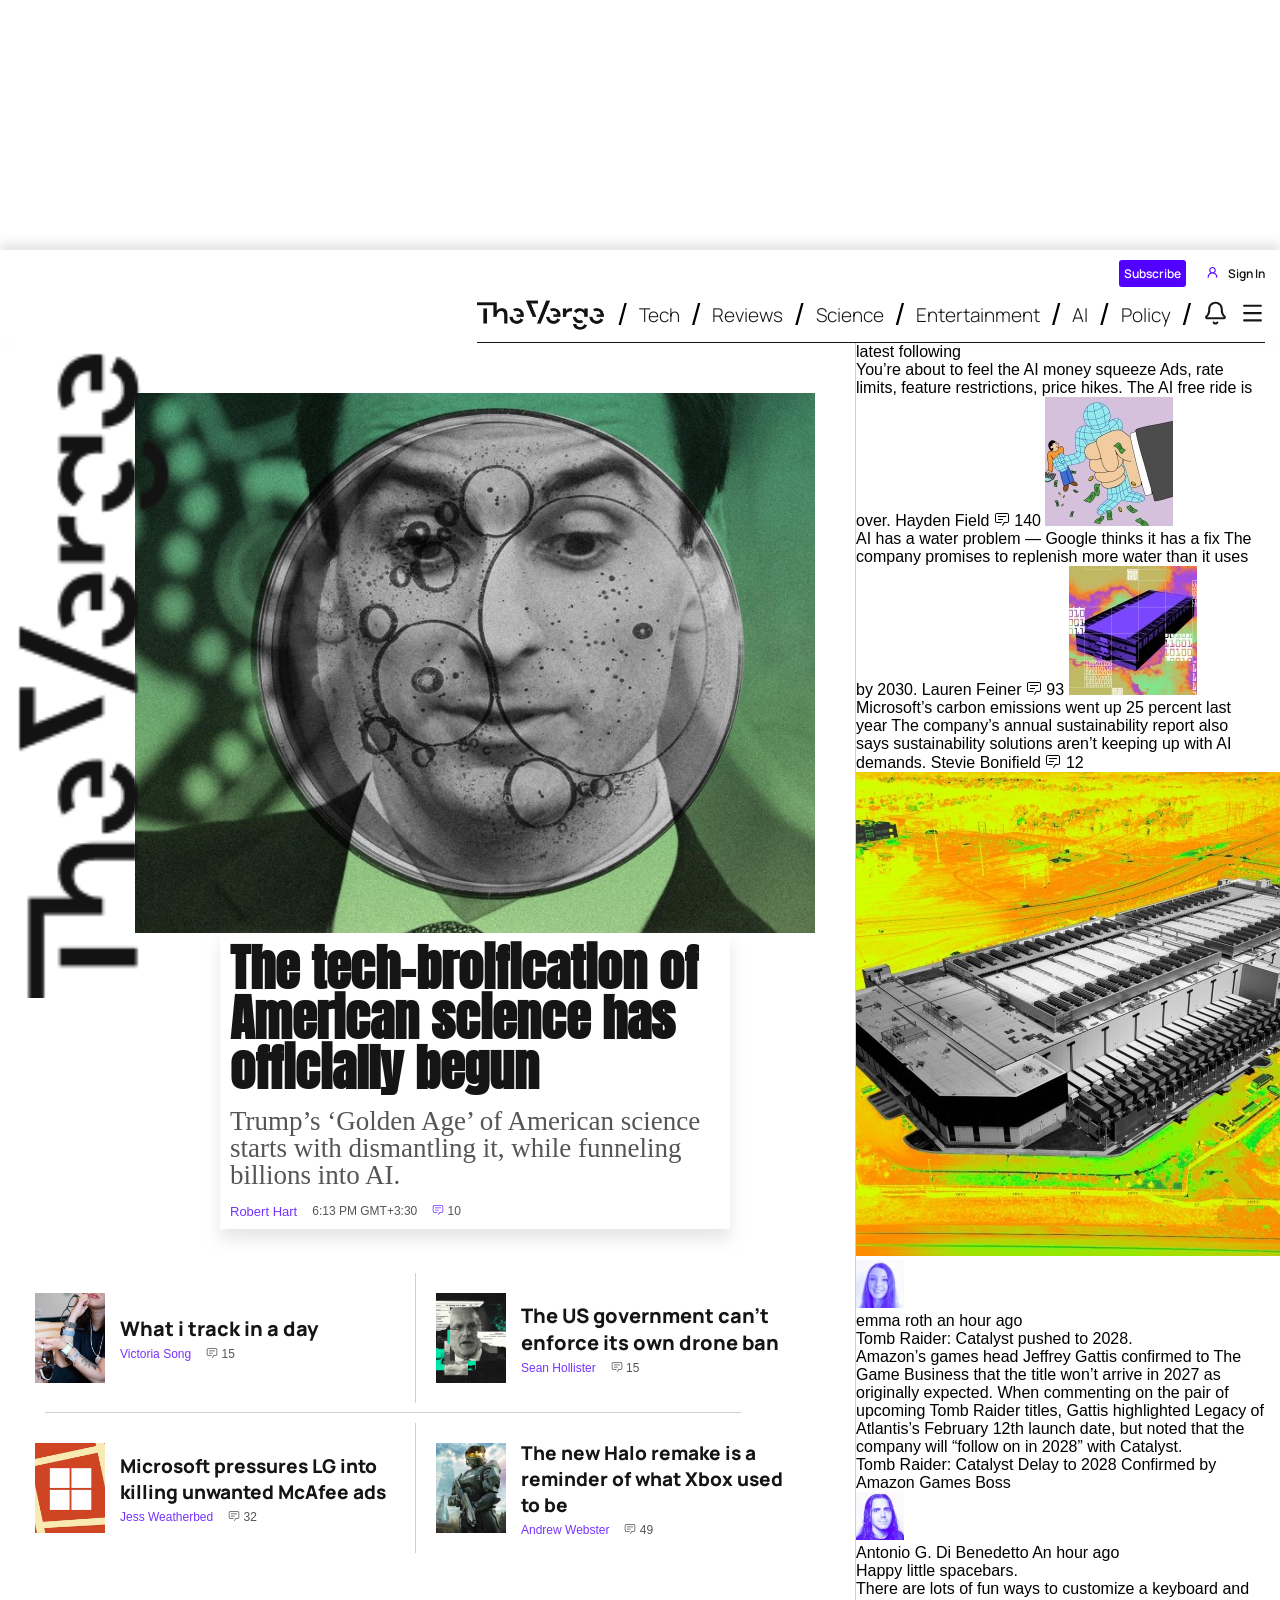
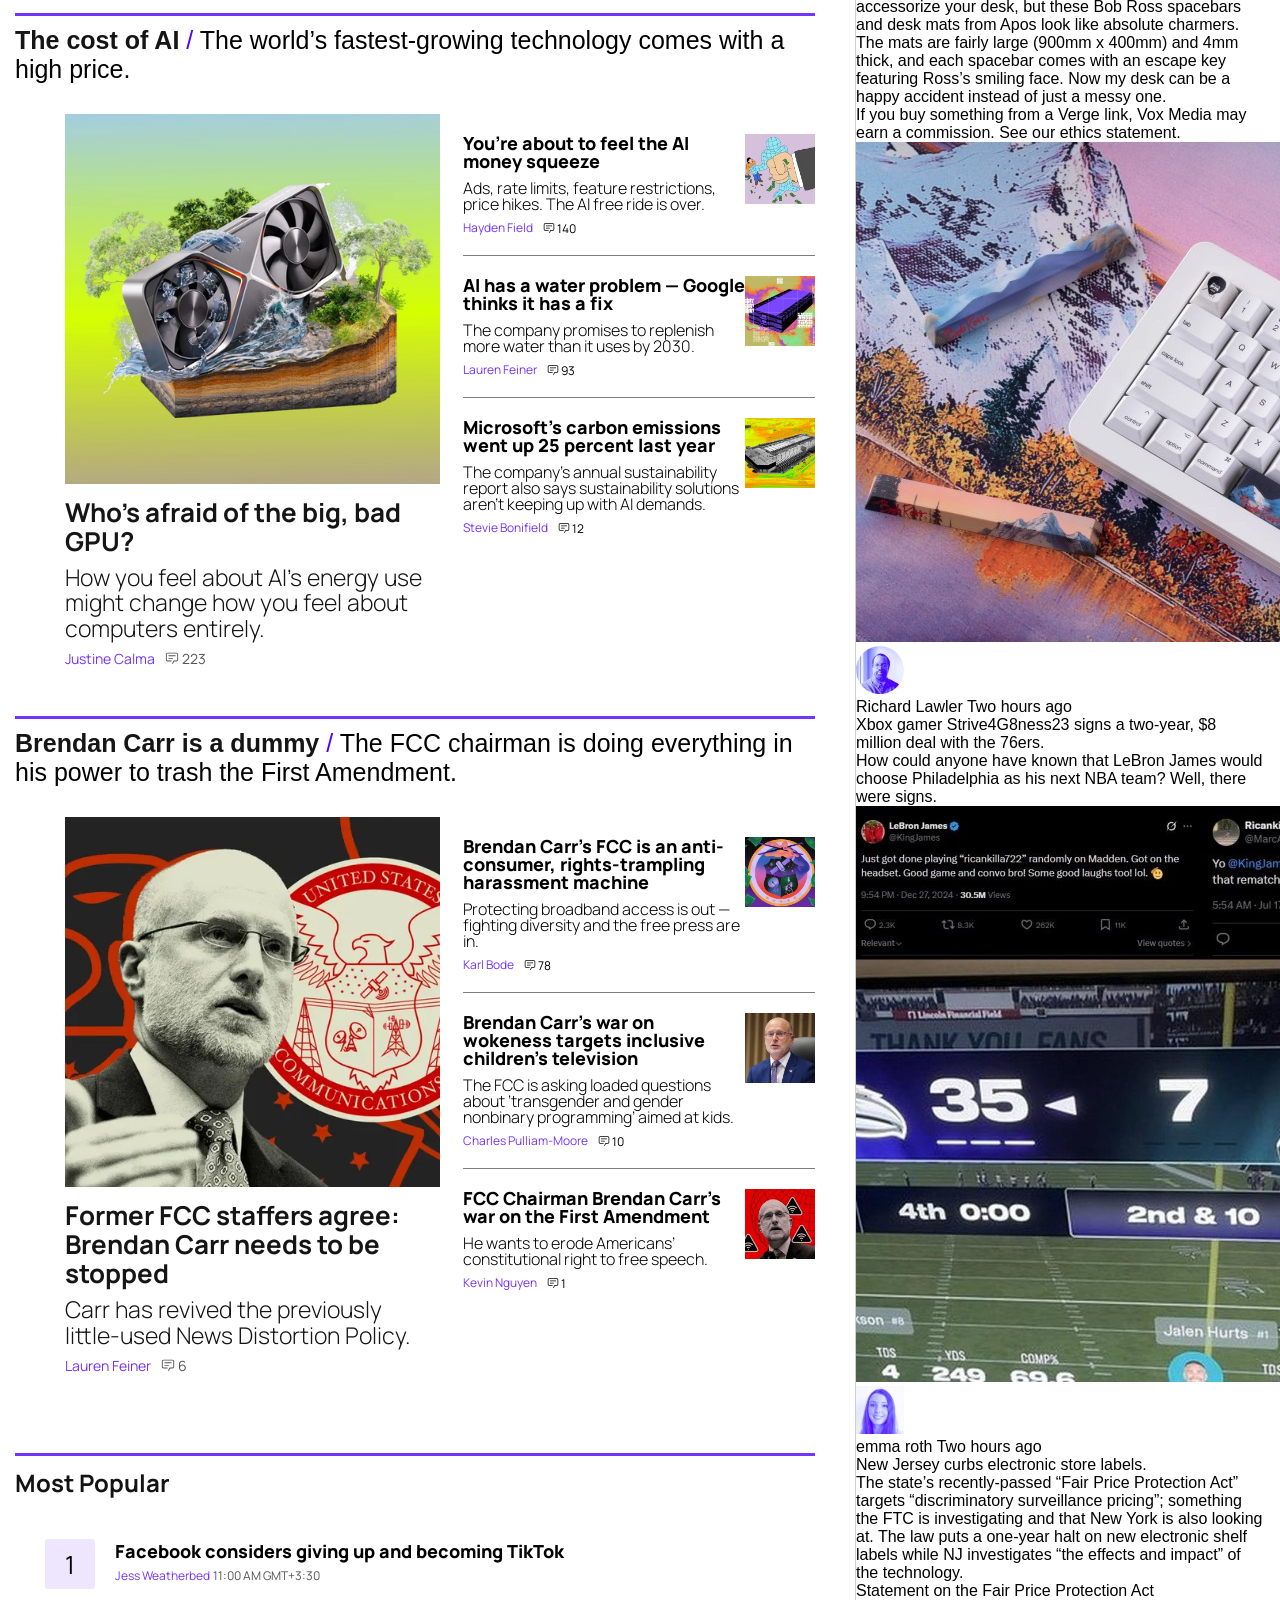
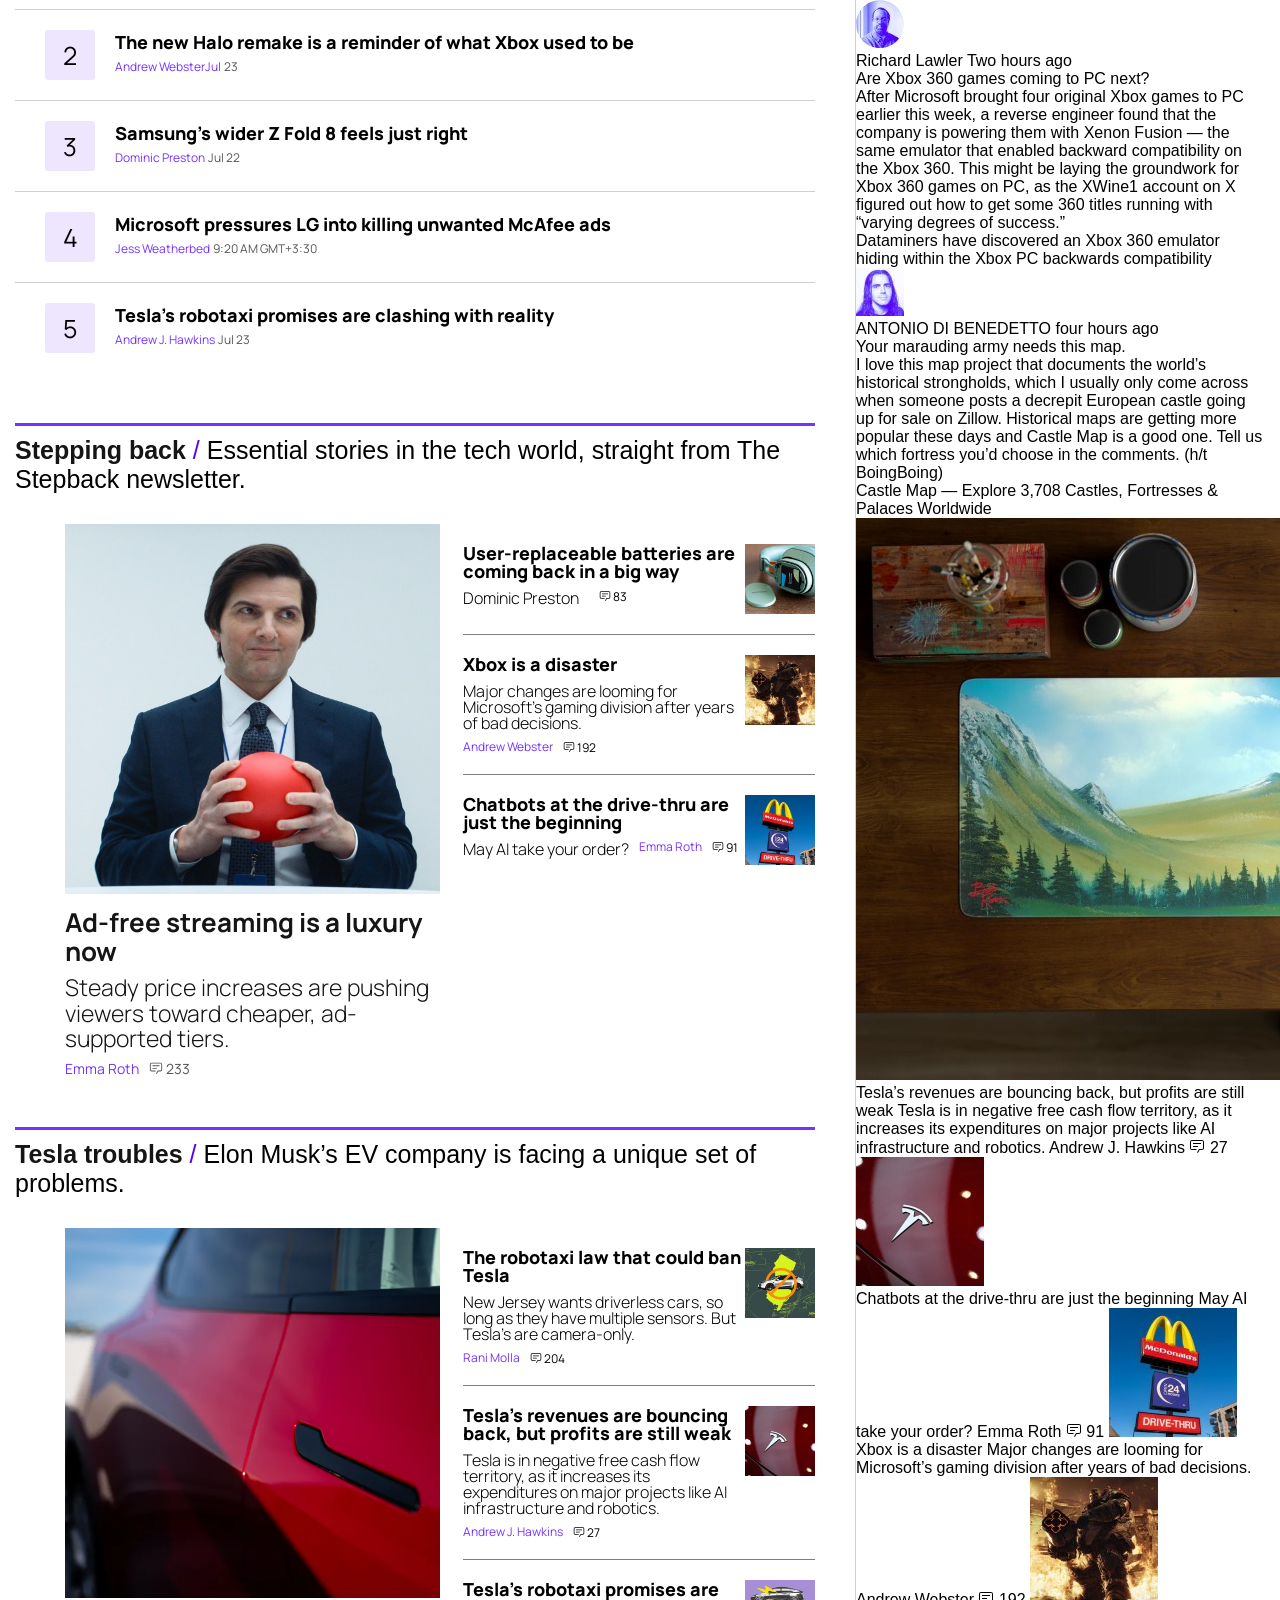
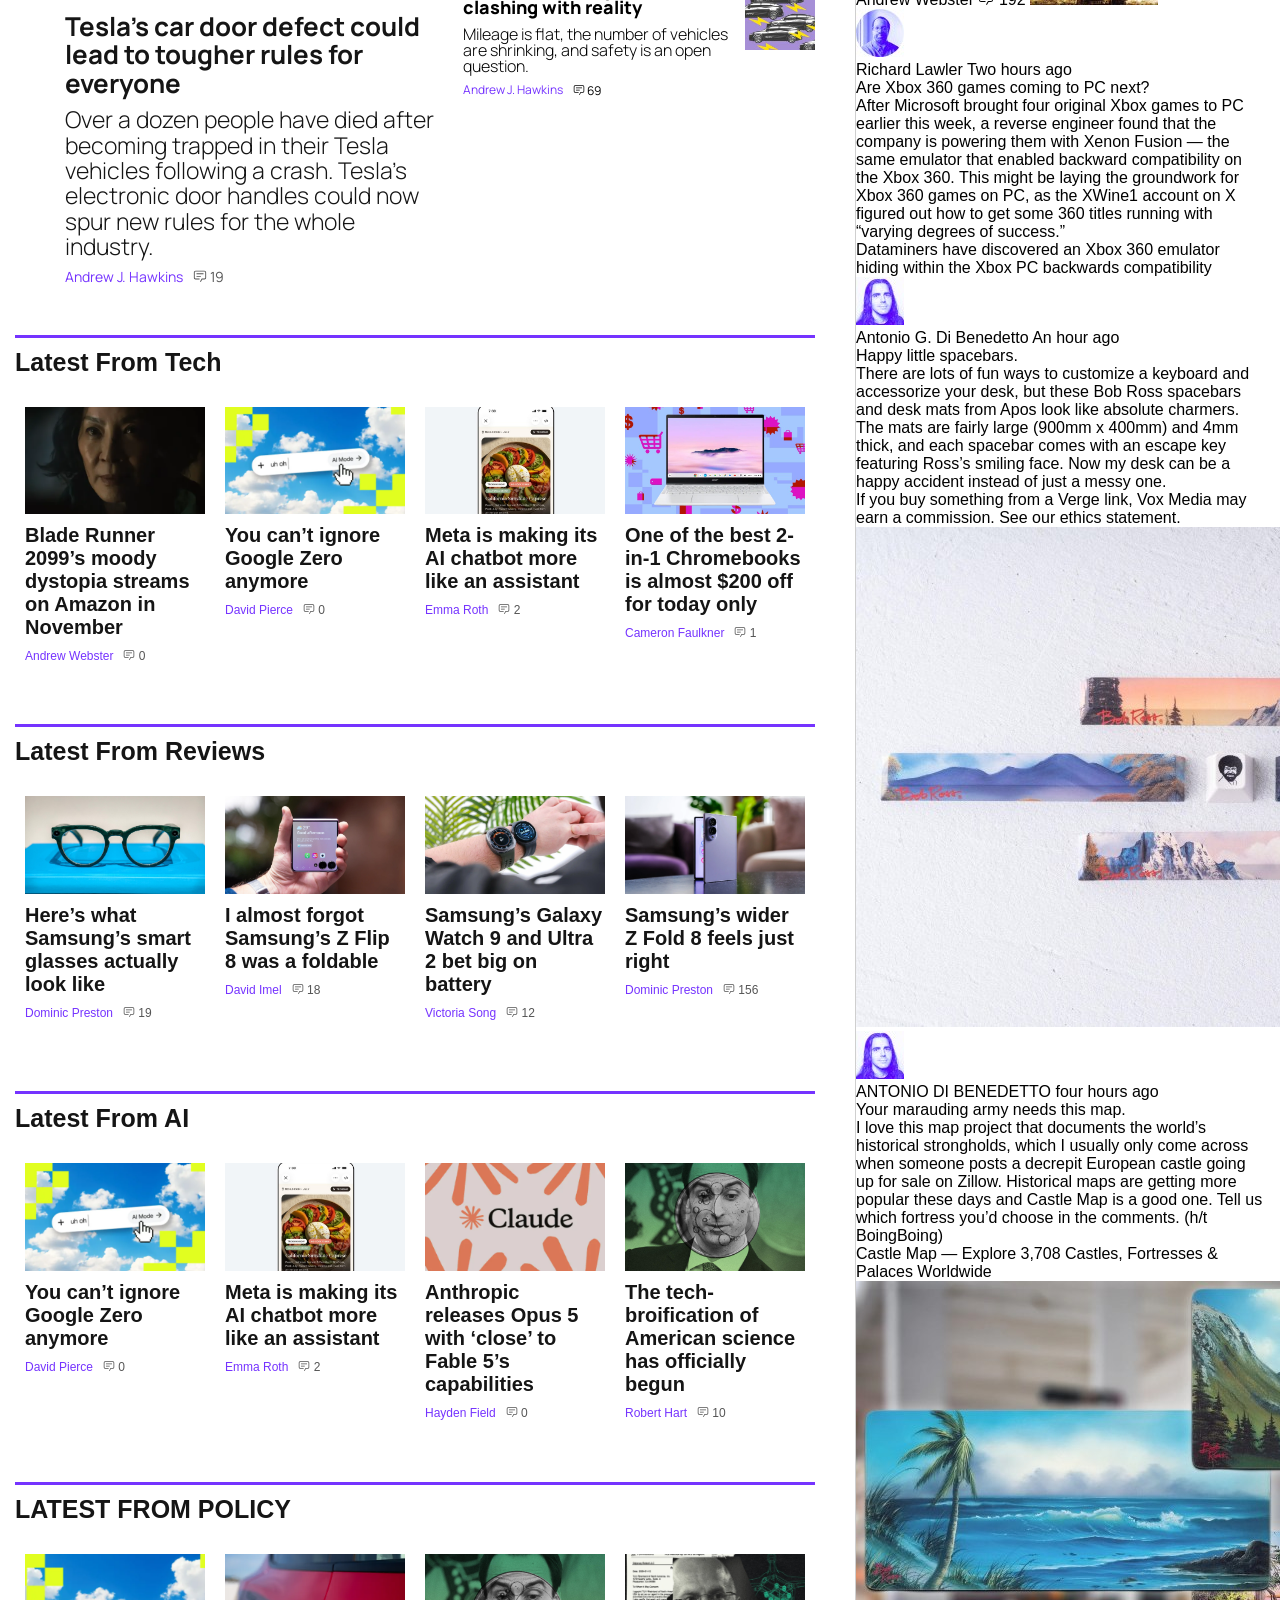
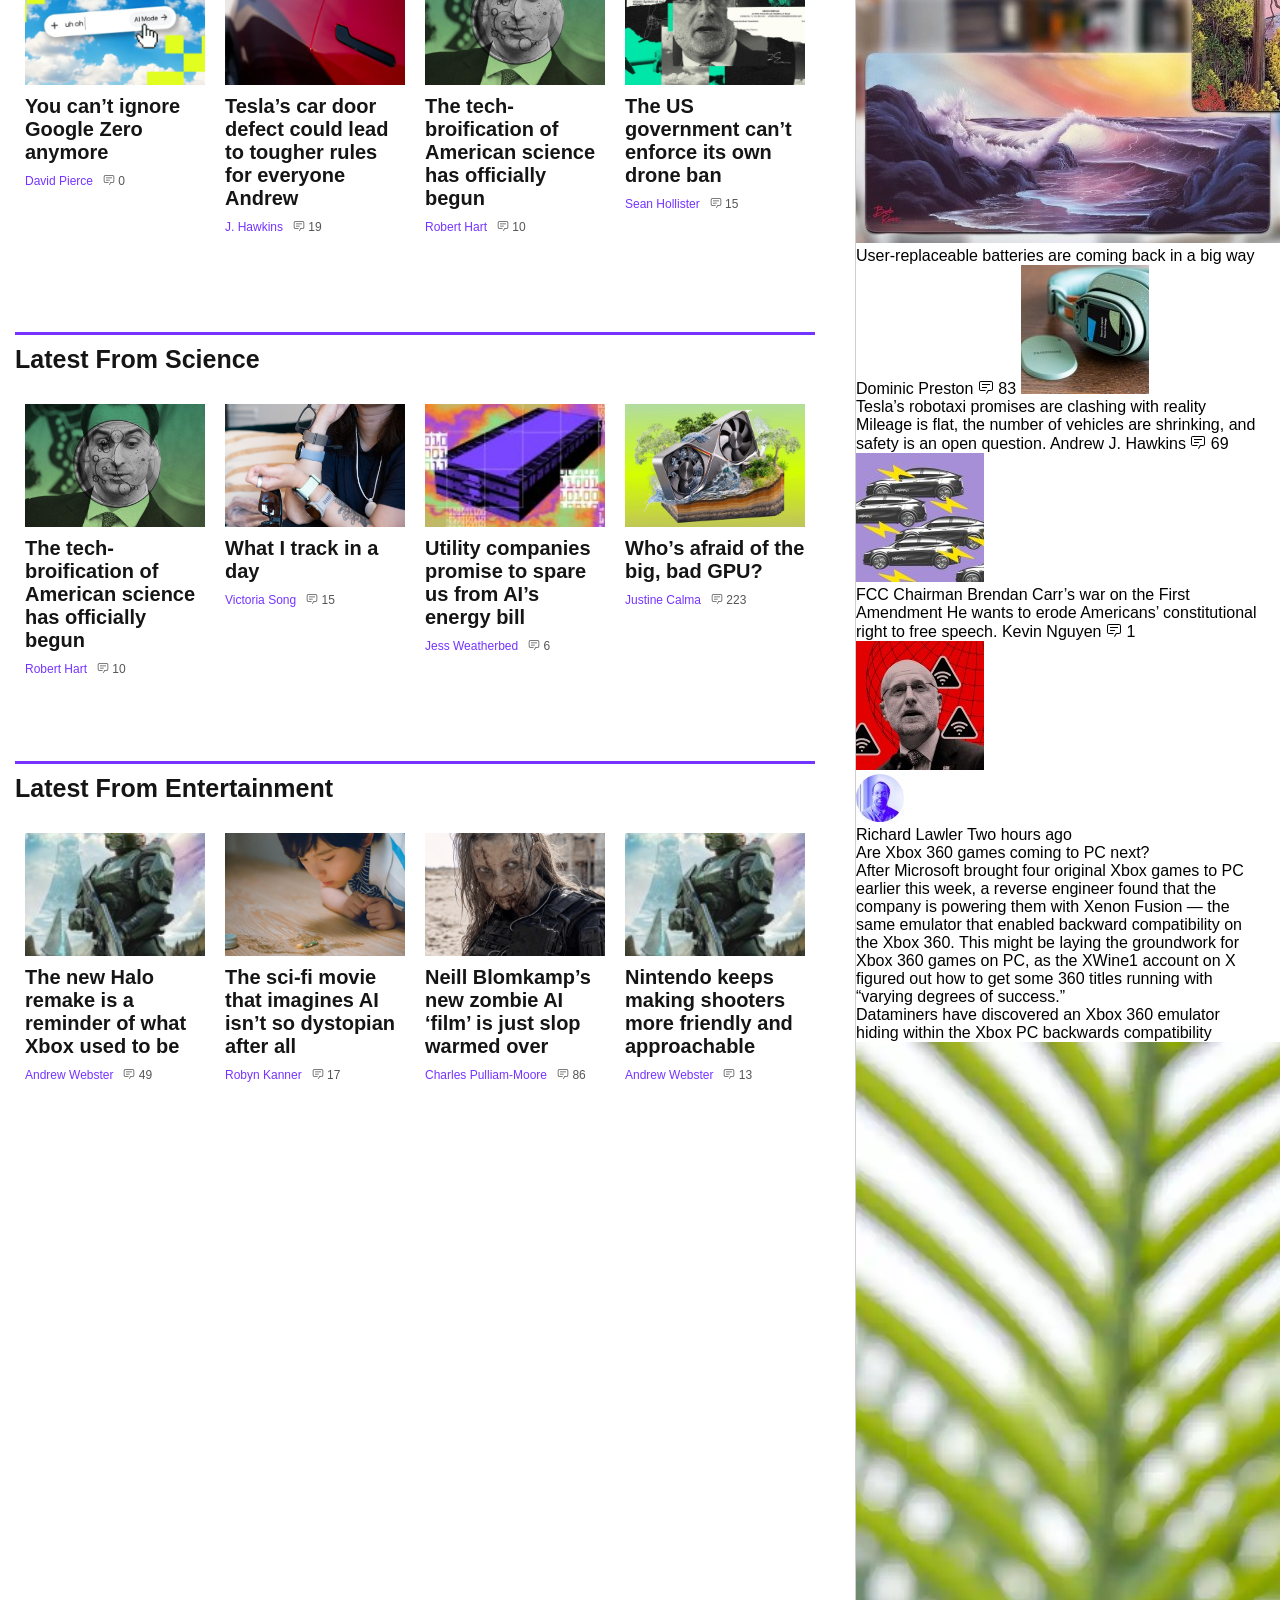
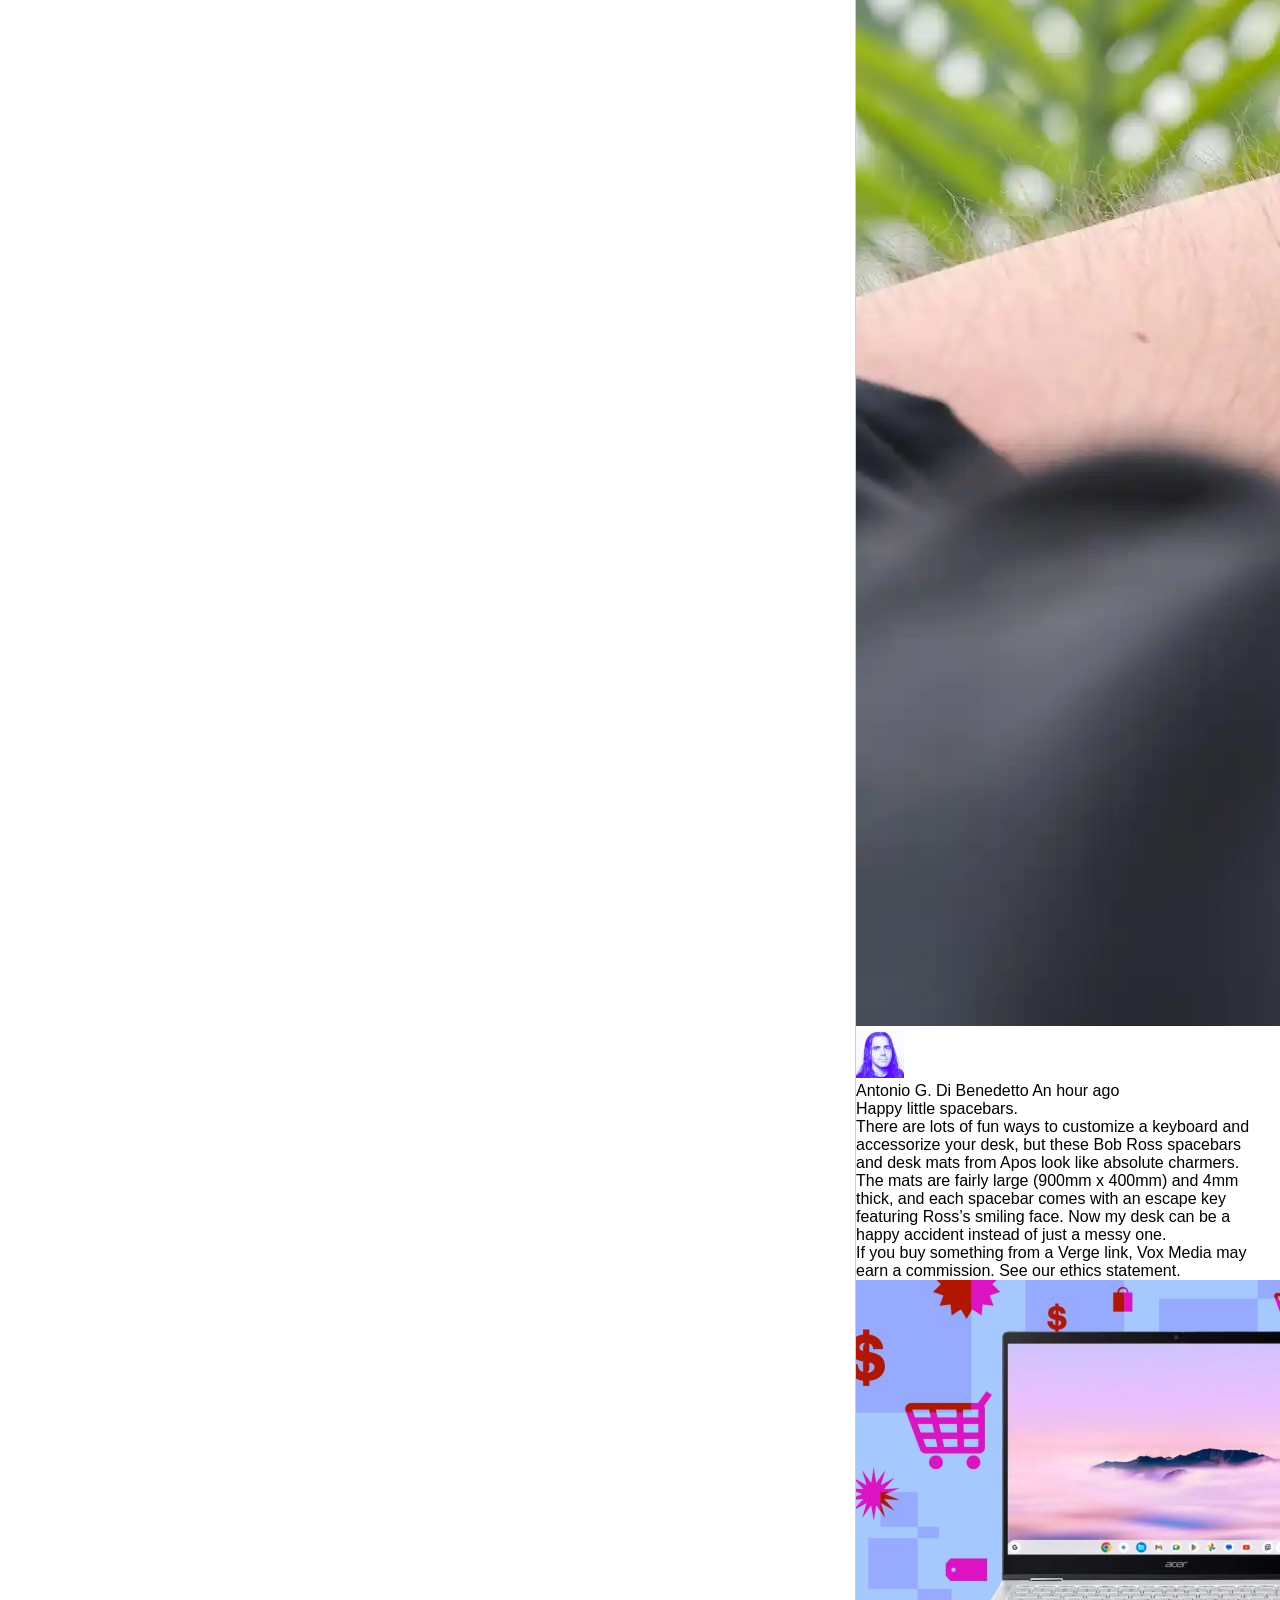
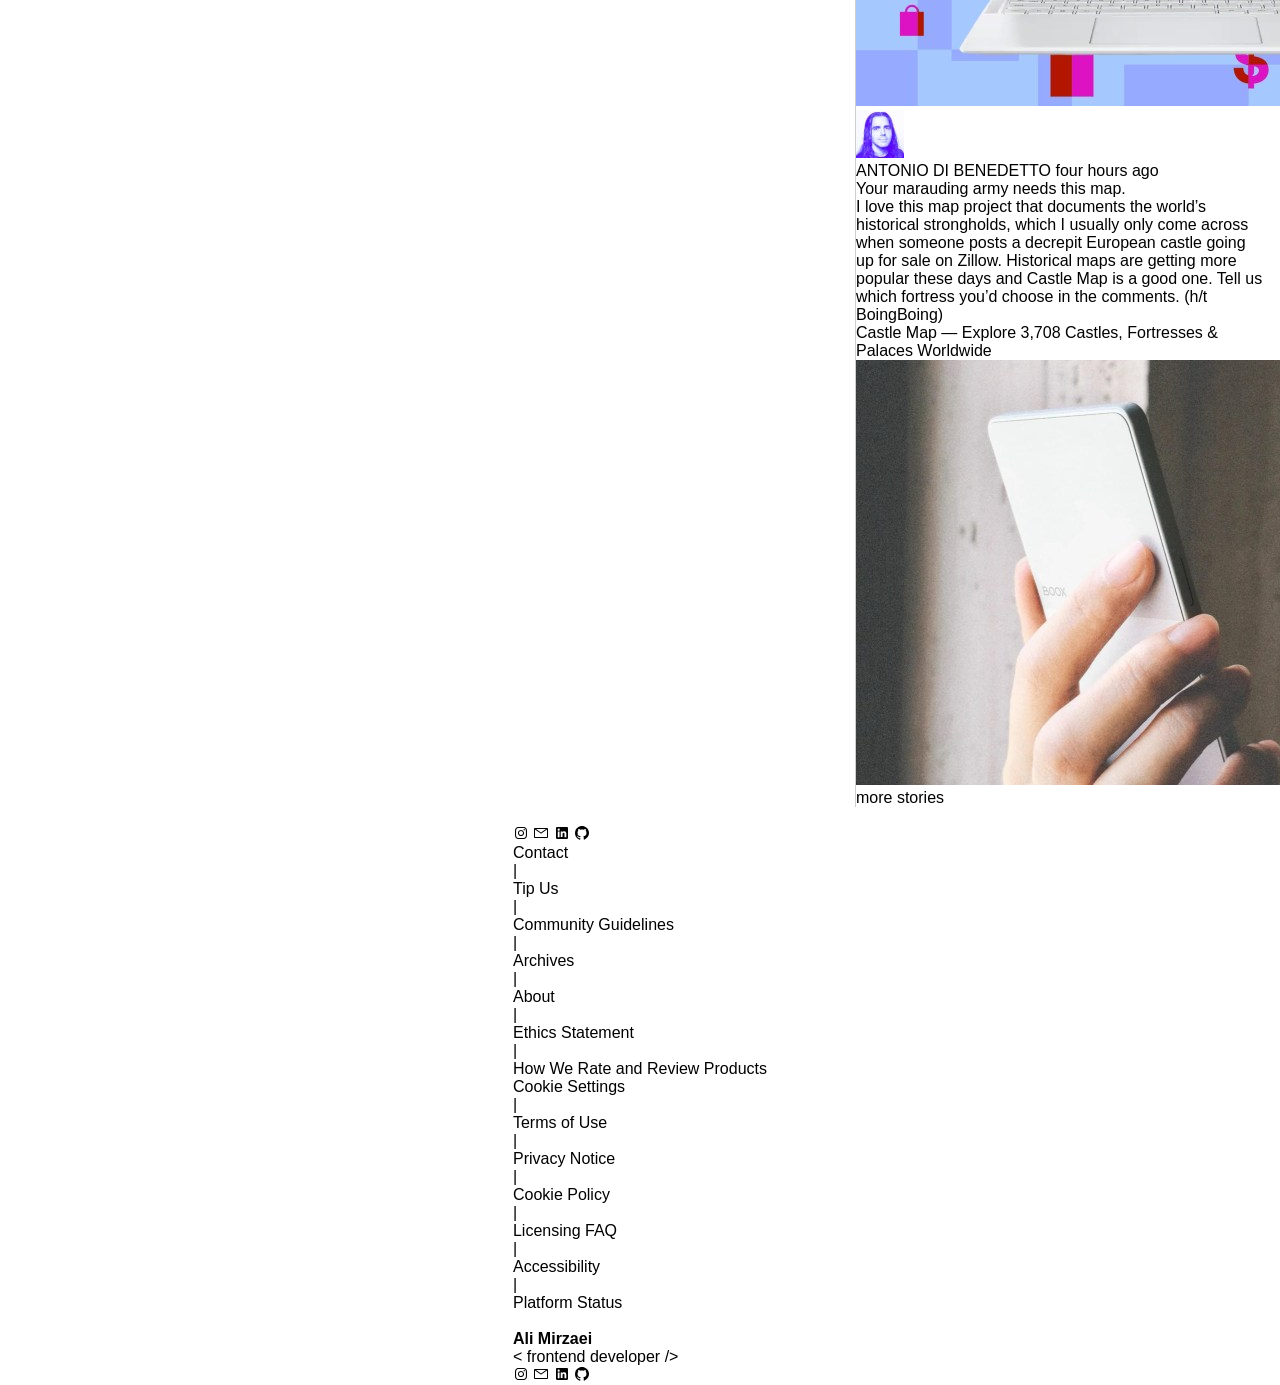
==== commit fc48aaa6: "Add files via upload Complete page structure and footer" ====
--- a/index.html
+++ b/index.html
@@ -9,6 +9,7 @@
     <link rel="stylesheet" href="assets/StyleSheet/public.css">
     <link rel="stylesheet" href="assets/StyleSheet/master.css">
     <link rel="stylesheet" href="assets/Font/FontMain/style.css">
+    <link rel="stylesheet" href="assets/Font/FontSocials/style.css">
 </head>
 
 <body>
@@ -67,8 +68,6 @@
                 </ul>
             </nav>
         </div>
-
-
     </header>
 
     <!--==================#2 MAIN Content HTML ==================-->
@@ -77,7 +76,6 @@
 
         <!--==================#2-1 HERO HTML ==================-->
         <section>
-
             <figure>
                 <a href="">
                     <img src="assets/Images/hero.jpeg" alt="">
@@ -113,7 +111,6 @@
             </a>
             <a href="">
                 <img src="assets/Images/microsft1.jpeg" alt="">
-
                 <div>
                     <h6>Microsoft pressures LG into killing unwanted McAfee ads</h6>
                     <span>Jess Weatherbed</span>
@@ -128,9 +125,7 @@
                     <span><i class="icon"></i> 49</span>
                 </div>
             </a>
-
             <div></div>
-
         </section>
 
         <!--==================#2-2 The cost HTML ==================-->
@@ -335,6 +330,7 @@
                 </div>
             </div>
         </section>
+
         <!--==================#2-6 TESLA BACK HTML ==================-->
         <section>
             <h3>
@@ -403,8 +399,6 @@
                     <span><i class="icon"></i> 0</span>
                 </figcaption>
             </figure>
-
-
             <figure>
                 <img src="assets/Images/you can ignoe.png" alt="">
                 <figcaption>
@@ -421,8 +415,6 @@
                     <span><i class="icon"></i> 2</span>
                 </figcaption>
             </figure>
-
-
             <figure>
                 <img src="assets/Images/one of the best.jpeg" alt="">
                 <figcaption>
@@ -580,7 +572,6 @@
                     <span><i class="icon"></i> 223</span>
                 </figcaption>
             </figure>
-
         </section>
 
         <!--==================#2-12 LF ENTERTAINMENT HTML ==================-->
@@ -619,11 +610,435 @@
                 </figcaption>
             </figure>
         </section>
-
-
     </main>
-    <!--==================#3 LATEST HTML ==================-->
-    <aside></aside>
+
+    <!--==================#3 SIDEBAR HTML ==================-->
+    <!--===================================================-->
+    <aside>
+        <div>
+
+            <!--==================#3-1 TWINS BUTTONS HTML ==================-->
+            <div>
+                <a href="">latest</a>
+                <a href="">following</a>
+            </div>
+
+            <!--==================#3-2 SECTION 1 HTML ==================-->
+            <div>
+                <div>
+                    <a href="">
+                        <span>You’re about to feel the AI money squeeze</span>
+                        <span>Ads, rate limits, feature restrictions, price hikes. The AI free ride is over.</span>
+                        <span>Hayden Field</span>
+                        <span><i class="icon"></i> 140</span>
+                    </a>
+                    <img src="assets/Images/your about.jpeg" alt="">
+                </div>
+                <div>
+                    <a href="">
+                        <span>AI has a water problem — Google thinks it has a fix</span>
+                        <span>The company promises to replenish more water than it uses by 2030.</span>
+                        <span>Lauren Feiner</span>
+                        <span><i class="icon"></i> 93</span>
+                    </a>
+                    <img src="assets/Images/AI has.jpeg" alt="">
+                </div>
+                <div>
+                    <a href="">
+                        <span>Microsoft’s carbon emissions went up 25 percent last year</span>
+                        <span>The company’s annual sustainability report also says sustainability solutions aren’t
+                            keeping up with AI demands.</span>
+                        <span>Stevie Bonifield</span>
+                        <span><i class="icon"></i> 12</span>
+                    </a>
+                    <img src="assets/Images/microsft carbon.jpeg" alt="">
+                </div>
+            </div>
+
+            <!--==================#3-3 QOUTES HTML ==================-->
+            <div>
+                <div>
+                    <figure>
+                        <img src="assets/Images/EMMA_ROTH.0.jpeg" alt="">
+                        <figcaption>
+                            <span>emma roth</span>
+                            <span>an hour ago</span>
+                        </figcaption>
+                    </figure>
+                    <a href="">
+                        <p>Tomb Raider: Catalyst pushed to 2028.</p>
+                        <span>Amazon’s games head Jeffrey Gattis confirmed to The Game Business that the title
+                            won’t arrive in 2027 as originally expected.</span>
+                        <span>When commenting on the pair of upcoming Tomb Raider titles, Gattis highlighted Legacy of
+                            Atlantis’s February 12th launch
+                            date, but noted that the company will “follow on in 2028” with Catalyst.</span>
+                        <p>Tomb Raider: Catalyst Delay to 2028 Confirmed by Amazon Games Boss</p>
+                    </a>
+                </div>
+                <div>
+                    <figure>
+                        <img src="assets/Images/ANTONIO_DI_BENEDETTO.0.jpeg" alt="">
+                        <figcaption>
+                            <span>Antonio G. Di Benedetto</span>
+                            <span>An hour ago</span>
+                        </figcaption>
+                    </figure>
+                    <a href="">
+                        <p>Happy little spacebars.</p>
+                        <span>There are lots of fun ways to customize a keyboard and accessorize your
+                            desk, but these Bob Ross
+                            spacebars and desk mats from Apos look like absolute charmers. The mats are fairly large
+                            (900mm
+                            x 400mm) and 4mm thick,
+                            and each spacebar comes with an escape key featuring Ross’s smiling face.</span>
+                        <span>Now my desk can be a happy accident instead of just a messy one.</span>
+                        <p>If you buy something from a Verge link, Vox Media may earn a commission. See our ethics
+                            statement.</p>
+                        <img src="assets/Images/keyboard.jpeg" alt="">
+                    </a>
+                </div>
+                <div>
+                    <figure>
+                        <img src="assets/Images/RICHARD_BLURPLE.jpeg" alt="">
+                        <figcaption>
+                            <span>Richard Lawler</span>
+                            <span>Two hours ago</span>
+                        </figcaption>
+                    </figure>
+                    <a href="">
+                        <p>Xbox gamer Strive4G8ness23 signs a two-year, $8 million deal with the 76ers.</p>
+                        <span>How could anyone have known
+                            that LeBron
+                            James would choose Philadelphia as his next NBA team? Well, there were signs.</span>
+                        <img src="assets/Images/footbal.jpeg" alt="">
+                    </a>
+                </div>
+                <div>
+                    <figure>
+                        <img src="assets/Images/EMMA_ROTH.0.jpeg" alt="">
+                        <figcaption>
+                            <span>emma roth</span>
+                            <span>Two hours ago</span>
+                        </figcaption>
+                    </figure>
+                    <a href="">
+                        <p>New Jersey curbs electronic store labels.</p>
+                        <span>The state’s recently-passed “Fair Price Protection Act” targets
+                            “discriminatory surveillance pricing”; something the FTC is investigating and that New York
+                            is also looking at. The law
+                            puts a one-year halt on new electronic shelf labels while NJ investigates “the effects and
+                            impact” of the technology.</span>
+                        <p>Statement on the Fair Price Protection Act</p>
+                    </a>
+                </div>
+                <div>
+                    <figure>
+                        <img src="assets/Images/RICHARD_BLURPLE.jpeg" alt="">
+                        <figcaption>
+                            <span>Richard Lawler</span>
+                            <span>Two hours ago</span>
+                        </figcaption>
+                    </figure>
+                    <a href="">
+                        <p>Are Xbox 360 games coming to PC next?</p>
+                        <span>After Microsoft brought four original Xbox games to PC earlier this week, a
+                            reverse engineer found that the company is powering them with Xenon Fusion — the same
+                            emulator that enabled backward
+                            compatibility on the Xbox 360. This might be laying the groundwork for Xbox 360 games on PC,
+                            as the XWine1 account on X
+                            figured out how to get some 360 titles running with “varying degrees of success.”</span>
+                        <p>Dataminers have discovered an Xbox 360 emulator hiding within the Xbox PC backwards
+                            compatibility</p>
+                    </a>
+                </div>
+                <div>
+                    <figure>
+                        <img src="assets/Images/ANTONIO_DI_BENEDETTO.0.jpeg" alt="">
+                        <figcaption>
+                            <span>ANTONIO DI BENEDETTO</span>
+                            <span>four hours ago</span>
+                        </figcaption>
+                    </figure>
+                    <a href="">
+                        <p>Your marauding army needs this map.</p>
+                        <span>I love this map project that documents the world’s historical strongholds, which I
+                            usually only come across when someone posts a decrepit European castle going up for sale on
+                            Zillow. Historical maps are
+                            getting more popular these days and Castle Map is a good one. Tell us which fortress you’d
+                            choose in the comments. (h/t
+                            BoingBoing)</span>
+                        <p>Castle Map — Explore 3,708 Castles, Fortresses & Palaces Worldwide</p>
+                        <img src="assets/Images/kayboard4.jpeg" alt="">
+                    </a>
+                </div>
+            </div>
+
+            <!--==================#3-4 SECTION 1 HTML ==================-->
+            <div>
+                <div>
+                    <a href="">
+                        <span>Tesla’s revenues are bouncing back, but profits are still weak</span>
+                        <span>Tesla is in negative free cash flow territory, as it increases its expenditures on
+                            major projects like AI infrastructure
+                            and robotics.</span>
+                        <span>Andrew J. Hawkins</span>
+                        <span><i class="icon"></i> 27</span>
+                    </a>
+                    <img src="assets/Images/tesla revenues.jpeg" alt="">
+                </div>
+                <div>
+                    <a href="">
+                        <span>Chatbots at the drive-thru are just the beginning</span>
+                        <span>May AI take your order?</span>
+                        <span>Emma Roth</span>
+                        <span><i class="icon"></i> 91</span>
+                    </a>
+                    <img src="assets/Images/mcdonalds.jpeg" alt="">
+                </div>
+                <div>
+                    <a href="">
+                        <span>Xbox is a disaster</span>
+                        <span>Major changes are looming for Microsoft’s gaming division after years of bad
+                            decisions.</span>
+                        <span>Andrew Webster</span>
+                        <span><i class="icon"></i> 192</span>
+                    </a>
+                    <img src="assets/Images/xbox.jpeg" alt="">
+                </div>
+            </div>
+
+            <!--==================#3-5 QOUTES 1 HTML ==================-->
+            <div>
+                <div>
+                    <figure>
+                        <img src="assets/Images/RICHARD_BLURPLE.jpeg" alt="">
+                        <figcaption>
+                            <span>Richard Lawler</span>
+                            <span>Two hours ago</span>
+                        </figcaption>
+                    </figure>
+                    <a href="">
+                        <p>Are Xbox 360 games coming to PC next?</p>
+                        <span>After Microsoft brought four original Xbox games to PC earlier this week, a
+                            reverse engineer found that the company is powering them with Xenon Fusion — the same
+                            emulator that enabled backward
+                            compatibility on the Xbox 360. This might be laying the groundwork for Xbox 360 games on PC,
+                            as the XWine1 account on X
+                            figured out how to get some 360 titles running with “varying degrees of success.”</span>
+                        <p>Dataminers have discovered an Xbox 360 emulator hiding within the Xbox PC backwards
+                            compatibility</p>
+                    </a>
+                </div>
+                <div>
+                    <figure>
+                        <img src="assets/Images/ANTONIO_DI_BENEDETTO.0.jpeg" alt="">
+                        <figcaption>
+                            <span>Antonio G. Di Benedetto</span>
+                            <span>An hour ago</span>
+                        </figcaption>
+                    </figure>
+                    <a href="">
+                        <p>Happy little spacebars.</p>
+                        <span>There are lots of fun ways to customize a keyboard and accessorize your
+                            desk, but these Bob Ross
+                            spacebars and desk mats from Apos look like absolute charmers. The mats are fairly large
+                            (900mm
+                            x 400mm) and 4mm thick,
+                            and each spacebar comes with an escape key featuring Ross’s smiling face.</span>
+                        <span>Now my desk can be a happy accident instead of just a messy one.</span>
+                        <p>If you buy something from a Verge link, Vox Media may earn a commission. See our ethics
+                            statement.</p>
+                        <img src="assets/Images/kayboard2.jpeg" alt="">
+                    </a>
+                </div>
+                <div>
+                    <figure>
+                        <img src="assets/Images/ANTONIO_DI_BENEDETTO.0.jpeg" alt="">
+                        <figcaption>
+                            <span>ANTONIO DI BENEDETTO</span>
+                            <span>four hours ago</span>
+                        </figcaption>
+                    </figure>
+                    <a href="">
+                        <p>Your marauding army needs this map.</p>
+                        <span>I love this map project that documents the world’s historical strongholds, which I
+                            usually only come across when someone posts a decrepit European castle going up for sale on
+                            Zillow. Historical maps are
+                            getting more popular these days and Castle Map is a good one. Tell us which fortress you’d
+                            choose in the comments. (h/t
+                            BoingBoing)</span>
+                        <p>Castle Map — Explore 3,708 Castles, Fortresses & Palaces Worldwide</p>
+                        <img src="assets/Images/kayboard3.jpeg" alt="">
+                    </a>
+                </div>
+            </div>
+
+            <!--==================#3-6 SECTION 1 HTML ==================-->
+            <div>
+                <div>
+                    <a href="">
+                        <span>User-replaceable batteries are coming back in a big way</span>
+                        <span>Dominic Preston</span>
+                        <span></span>
+                        <span><i class="icon"></i> 83</span>
+                    </a>
+                    <img src="assets/Images/user replaceable.jpeg" alt="">
+                </div>
+                <div>
+                    <a href="">
+                        <span>Tesla’s robotaxi promises are clashing with reality</span>
+                        <span>Mileage is flat, the number of vehicles are shrinking, and safety is an open
+                            question.</span>
+                        <span>Andrew J. Hawkins</span>
+                        <span><i class="icon"></i> 69</span>
+                    </a>
+                    <img src="assets/Images/Tesla’s robotaxi.jpeg" alt="">
+                </div>
+                <div>
+                    <a href="">
+                        <span>FCC Chairman Brendan Carr’s war on the First Amendment</span>
+                        <span>He wants to erode Americans’ constitutional right to free speech.</span>
+                        <span>Kevin Nguyen</span>
+                        <span><i class="icon"></i> 1</span>
+                    </a>
+                    <img src="assets/Images/fcc chairman.jpeg" alt="">
+                </div>
+            </div>
+
+            <!--==================#3-7 QOUTES 1 HTML ==================-->
+            <div>
+                <div>
+                    <figure>
+                        <img src="assets/Images/RICHARD_BLURPLE.jpeg" alt="">
+                        <figcaption>
+                            <span>Richard Lawler</span>
+                            <span>Two hours ago</span>
+                        </figcaption>
+                    </figure>
+                    <a href="">
+                        <p>Are Xbox 360 games coming to PC next?</p>
+                        <span>After Microsoft brought four original Xbox games to PC earlier this week, a
+                            reverse engineer found that the company is powering them with Xenon Fusion — the same
+                            emulator that enabled backward
+                            compatibility on the Xbox 360. This might be laying the groundwork for Xbox 360 games on PC,
+                            as the XWine1 account on X
+                            figured out how to get some 360 titles running with “varying degrees of success.”</span>
+                        <p>Dataminers have discovered an Xbox 360 emulator hiding within the Xbox PC backwards
+                            compatibility</p>
+                        <img src="assets/Images/Samsung-Galaxy-Watch-Ultra2-and-Watch9-2.webp" alt="">
+                    </a>
+                </div>
+                <div>
+                    <figure>
+                        <img src="assets/Images/ANTONIO_DI_BENEDETTO.0.jpeg" alt="">
+                        <figcaption>
+                            <span>Antonio G. Di Benedetto</span>
+                            <span>An hour ago</span>
+                        </figcaption>
+                    </figure>
+                    <a href="">
+                        <p>Happy little spacebars.</p>
+                        <span>There are lots of fun ways to customize a keyboard and accessorize your
+                            desk, but these Bob Ross
+                            spacebars and desk mats from Apos look like absolute charmers. The mats are fairly large
+                            (900mm
+                            x 400mm) and 4mm thick,
+                            and each spacebar comes with an escape key featuring Ross’s smiling face.</span>
+                        <span>Now my desk can be a happy accident instead of just a messy one.</span>
+                        <p>If you buy something from a Verge link, Vox Media may earn a commission. See our ethics
+                            statement.</p>
+                        <img src="assets/Images/one of the best.jpeg" alt="">
+                    </a>
+                </div>
+                <div>
+                    <figure>
+                        <img src="assets/Images/ANTONIO_DI_BENEDETTO.0.jpeg" alt="">
+                        <figcaption>
+                            <span>ANTONIO DI BENEDETTO</span>
+                            <span>four hours ago</span>
+                        </figcaption>
+                    </figure>
+                    <a href="">
+                        <p>Your marauding army needs this map.</p>
+                        <span>I love this map project that documents the world’s historical strongholds, which I
+                            usually only come across when someone posts a decrepit European castle going up for sale on
+                            Zillow. Historical maps are
+                            getting more popular these days and Castle Map is a good one. Tell us which fortress you’d
+                            choose in the comments. (h/t
+                            BoingBoing)</span>
+                        <p>Castle Map — Explore 3,708 Castles, Fortresses & Palaces Worldwide</p>
+                        <img src="assets/Images/Boox.jpeg" alt="">
+                    </a>
+                </div>
+            </div>
+
+            <!--==================#- SINGLE BUTTON HTML ==================-->
+            <div>
+                <a href="">more stories</a>
+            </div>
+        </div>
+    </aside>
+
+    <!--==================#4 FOOTER HTML ==================-->
+    <!--==================================================-->
+    <footer>
+
+        <!--==================#4-1 WEBSITES FOOTER HTML ==================-->
+        <section>
+
+            <!-- top -->
+            <div>
+                <a href=""><img src="assets/Images/logow.png" alt=""></a>
+                <div>
+                    <a title="Instagram" href="https://instagram.com/ali.mirzaei.dev"><i class="icon"></i></a>
+                    <a title="Gmail" href="mailto:ali.mirzaei.kt@gmail.com"><i class="icon"></i></a>
+                    <a title="Linkdin" href="https://www.linkedin.com/in/ali-mirzaei-dev/"><i class="icon"></i></a>
+                    <a title="Github" href="https://github.com/ali-mirzaei-dev"><i class="icon"></i></a>
+                </div>
+            </div>
+
+            <!-- bottom -->
+            <nav>
+                <ul>
+                    <li><a href="">Contact</a></li>|
+                    <li><a href="">Tip Us</a></li>|
+                    <li><a href="">Community Guidelines</a></li>|
+                    <li><a href="">Archives</a></li>|
+                    <li><a href="">About</a></li>|
+                    <li><a href="">Ethics Statement</a></li>|
+                    <li><a href="">How We Rate and Review Products</a></li>
+                </ul>
+            </nav>
+            <nav>
+                <ul>
+                    <li><a href="">Cookie Settings</a></li>|
+                    <li><a href="">Terms of Use</a></li>|
+                    <li><a href="">Privacy Notice</a></li>|
+                    <li><a href="">Cookie Policy</a></li>|
+                    <li><a href="">Licensing FAQ</a></li>|
+                    <li><a href="">Accessibility</a></li>|
+                    <li><a href="">Platform Status</a></li>
+                </ul>
+            </nav>
+        </section>
+
+        <!--==================#4-2 AUTHOR SECTION HTML ==================-->
+        <section>
+            <figure><img src="assets/Images/avatar2.png" alt=""></figure>
+            <div>
+                <div>
+                    <h4>Ali Mirzaei</h4>
+                    <span>&lt; frontend developer /&gt;</span>
+                </div>
+                <div>
+                    <a title="Instagram" href="https://instagram.com/ali.mirzaei.dev"><i class="icon"></i></a>
+                    <a title="Gmail" href="mailto:ali.mirzaei.kt@gmail.com"><i class="icon"></i></a>
+                    <a title="Linkdin" href="https://www.linkedin.com/in/ali-mirzaei-dev/"><i class="icon"></i></a>
+                    <a title="Github" href="https://github.com/ali-mirzaei-dev"><i class="icon"></i></a>
+                </div>
+            </div>
+        </section>
+    </footer>
 </body>
 
 </html>
--- a/assets/Font/FontMain/style.css
+++ b/assets/Font/FontMain/style.css
@@ -0,0 +1,22 @@
+@font-face {
+    font-family: "Untitled";
+    src: url("fonts/Untitled.woff2") format("woff2"),
+        url("fonts/Untitled.ttf") format("truetype"),
+        url("fonts/Untitled.woff") format("woff");
+    font-weight: normal;
+    font-style: normal;
+    font-display: block;
+}
+.icon {
+    /* Use !important to prevent extensions from overriding this font. */
+    font-family: "Untitled" !important;
+    font-style: normal;
+    font-weight: normal;
+    font-variant: normal;
+    text-transform: none;
+    line-height: 1;
+
+    /* Better Font Rendering =========== */
+    -webkit-font-smoothing: antialiased;
+    -moz-osx-font-smoothing: grayscale;
+}
--- a/assets/Font/FontSocials/style.css
+++ b/assets/Font/FontSocials/style.css
@@ -0,0 +1,22 @@
+@font-face {
+    font-family: "Untitled";
+    src: url("fonts/Untitled.woff2") format("woff2"),
+        url("fonts/Untitled.ttf") format("truetype"),
+        url("fonts/Untitled.woff") format("woff");
+    font-weight: normal;
+    font-style: normal;
+    font-display: block;
+}
+.icon {
+    /* Use !important to prevent extensions from overriding this font. */
+    font-family: "Untitled" !important;
+    font-style: normal;
+    font-weight: normal;
+    font-variant: normal;
+    text-transform: none;
+    line-height: 1;
+
+    /* Better Font Rendering =========== */
+    -webkit-font-smoothing: antialiased;
+    -moz-osx-font-smoothing: grayscale;
+}
